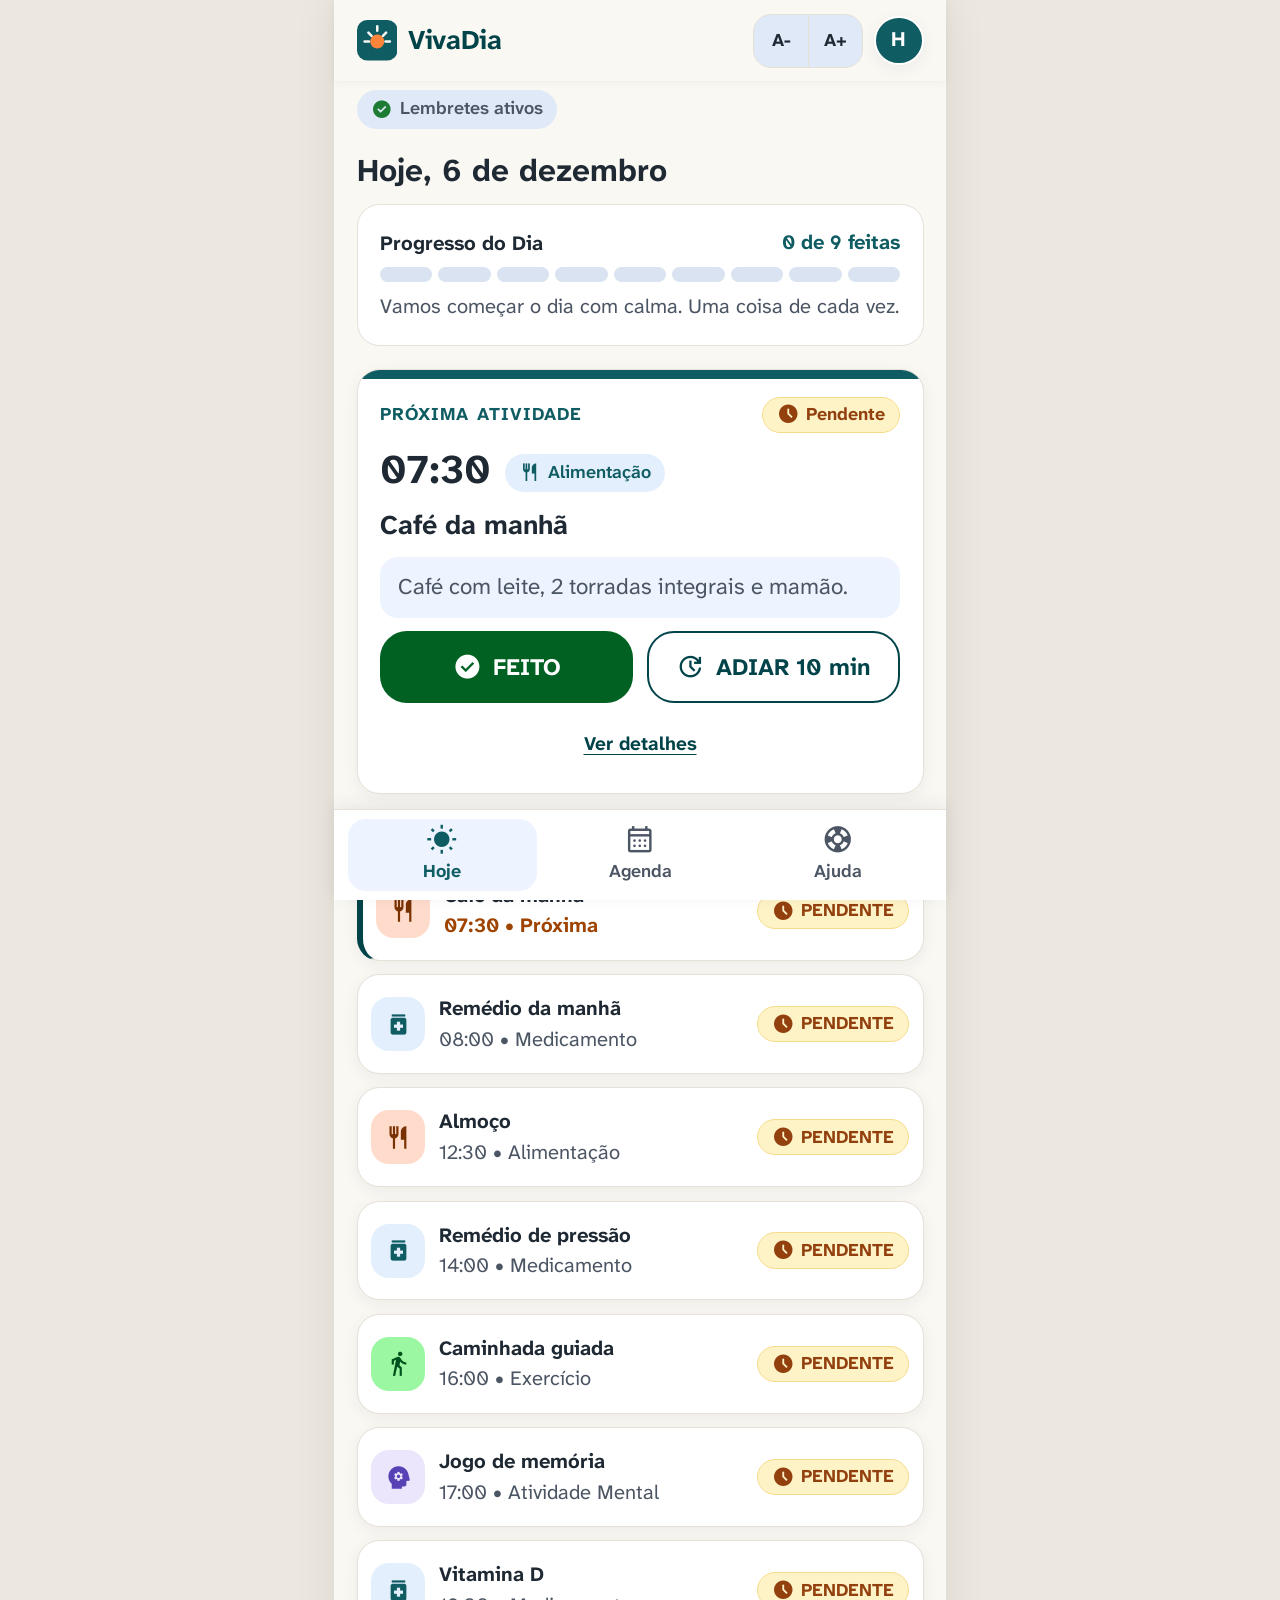
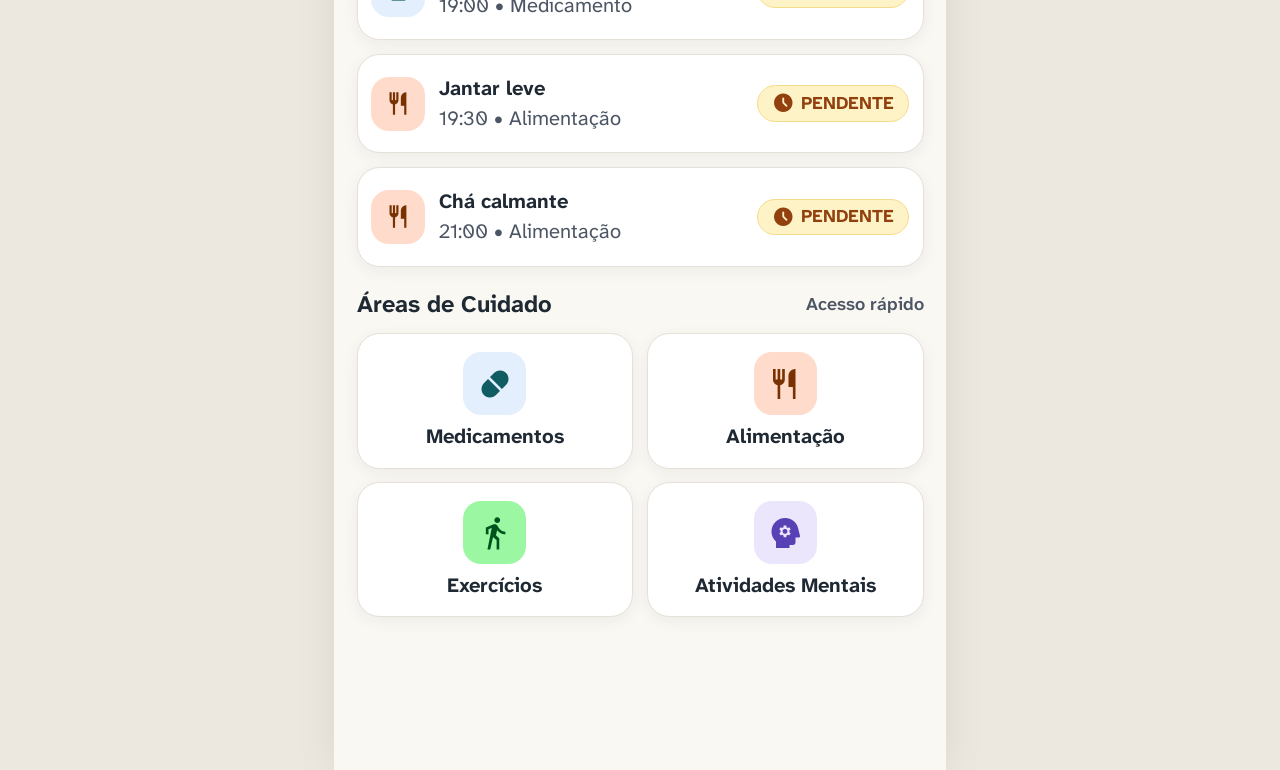
==== vivadia/index.html @ 67feca0a "Add files via upload" ====
<!DOCTYPE html>
<html lang="pt-BR" data-font="large">
  <head>
    <meta charset="UTF-8" />
    <meta name="viewport" content="width=device-width, initial-scale=1.0, viewport-fit=cover" />
    <meta name="theme-color" content="#0F5C63" />
    <title>VivaDia — Sua rotina. Seu cuidado. Sua autonomia.</title>
    <link rel="icon" href="data:image/svg+xml,%3Csvg xmlns='http://www.w3.org/2000/svg' viewBox='0 0 64 64'%3E%3Crect width='64' height='64' rx='16' fill='%230F5C63'/%3E%3Ccircle cx='32' cy='34' r='11' fill='%23FE843B'/%3E%3C/svg%3E" />
    <link rel="stylesheet" href="css/style.css" />
  </head>
  <body>
    <div id="app">
      <header class="header" id="header"></header>
      <main id="view" aria-live="polite"></main>
      <nav class="nav" id="nav" aria-label="Menu principal" hidden></nav>
    </div>
    <noscript>O VivaDia precisa do JavaScript ligado para funcionar.</noscript>

    <!-- scripts clássicos (sem módulos), assim funciona abrindo o arquivo direto, sem servidor -->
    <script src="js/utils.js"></script>
    <script src="js/data.js"></script>
    <script src="js/store.js"></script>
    <script src="js/components.js"></script>
    <script src="js/actions.js"></script>
    <script src="js/pages/hoje.js"></script>
    <script src="js/pages/medicamentos.js"></script>
    <script src="js/pages/agenda.js"></script>
    <script src="js/pages/mental.js"></script>
    <script src="js/pages/ajuda.js"></script>
    <script src="js/pages/preferencias.js"></script>
    <script src="js/pages/lembrete.js"></script>
    <script src="js/app.js"></script>
  </body>
</html>
---- vivadia/css/style.css ----
/* ==========================================================================
   VivaDia — folha de estilos
   Tokens baseados no DESIGN.md. Tudo em rem: o A-/A+ escala a interface toda.
   ========================================================================== */

@font-face { font-family: 'Atkinson Hyperlegible Next'; font-weight: 400; font-display: swap; src: url('../fonts/atkinson-400.woff2') format('woff2'); }
@font-face { font-family: 'Atkinson Hyperlegible Next'; font-weight: 600; font-display: swap; src: url('../fonts/atkinson-600.woff2') format('woff2'); }
@font-face { font-family: 'Atkinson Hyperlegible Next'; font-weight: 700; font-display: swap; src: url('../fonts/atkinson-700.woff2') format('woff2'); }
@font-face { font-family: 'Material Symbols Outlined'; font-weight: 100 700; font-display: block; src: url('../fonts/material-symbols-outlined.woff2') format('woff2'); }

:root {
  --surface: #FAF8F3;
  --white: #ffffff;
  --pebble: #E5E0D8;
  --text: #1F2933;
  --text-2: #4B5563;

  --primary: #004349;
  --teal: #0F5C63;
  --teal-tint: #e4effd;
  --teal-soft: #edf4ff;
  --teal-fixed: #aceef6;
  --container-high: #dfe9f7;
  --container-highest: #d9e3f1;

  --accent: #9e4300;
  --accent-bright: #C2570C;
  --accent-soft: #ffdbcb;
  --accent-container: #fe843b;

  --green: #006122;
  --green-deep: #1E7B34;
  --green-soft: #9bf7a1;
  --green-bg: #E8F5E9;

  --amber-bg: #FEF3C7;
  --amber-text: #92400E;
  --grey-bg: #F3F4F6;
  --grey-text: #374151;

  --error: #ba1a1a;
  --error-soft: #ffdad6;
  --error-text: #93000a;

  --indigo: #5841B5;
  --indigo-bg: #ebe6fb;

  --inverse: #27313c;
  --inverse-text: #e8f2ff;

  --shadow-card: 0 4px 16px rgba(31, 41, 51, .06);
  --shadow-float: 0 12px 32px rgba(31, 41, 51, .14);

  --margin: 1.25rem;
  --gap: .75rem;
  --gap-lg: 1.25rem;
}

* { box-sizing: border-box; }
html { font-size: 112.5%; -webkit-text-size-adjust: 100%; -webkit-tap-highlight-color: transparent; }
html[data-font="standard"] { font-size: 100%; }
html[data-font="large"] { font-size: 112.5%; }
html[data-font="xlarge"] { font-size: 125%; }

body {
  margin: 0;
  background: var(--surface);
  color: var(--text);
  font-family: 'Atkinson Hyperlegible Next', system-ui, sans-serif;
  font-size: 1rem; line-height: 1.55;
  overscroll-behavior: none;
}
button, a, input, select, textarea { font: inherit; color: inherit; }
button { cursor: pointer; border: 0; background: none; touch-action: manipulation; }
a { text-decoration: none; }
h1, h2, h3, h4, p { margin: 0; }
:focus-visible { outline: 3px solid var(--teal); outline-offset: 2px; }
[hidden] { display: none !important; }

.ms { font-family: 'Material Symbols Outlined'; font-weight: normal; font-style: normal; font-size: 1.5rem; line-height: 1; letter-spacing: normal; text-transform: none; display: inline-block; white-space: nowrap; direction: ltr; -webkit-font-smoothing: antialiased; font-feature-settings: 'liga'; user-select: none; flex-shrink: 0; }
.ms.fill { font-variation-settings: 'FILL' 1; }

/* ---------- Tipografia ---------- */
.t-time { font-size: 2.25rem; line-height: 1.2; font-weight: 700; }
.t-time-m { font-size: 1.875rem; line-height: 1.25; font-weight: 700; font-variant-numeric: tabular-nums; }
.t-h1 { font-size: 1.75rem; line-height: 1.25; font-weight: 700; }
.t-h2 { font-size: 1.5rem; line-height: 1.3; font-weight: 700; }
.t-h3 { font-size: 1.3125rem; line-height: 1.3; font-weight: 700; }
.t-lg { font-size: 1.25rem; line-height: 1.5; }
.t-md { font-size: 1.125rem; line-height: 1.55; }
.t-bold { font-size: 1.125rem; line-height: 1.5; font-weight: 700; }
.t-label { font-size: 1.125rem; line-height: 1.35; font-weight: 700; }
.t-small { font-size: 1rem; line-height: 1.4; font-weight: 600; }
.muted { color: var(--text-2); }
.upper { text-transform: uppercase; letter-spacing: .06em; }
.c-teal { color: var(--teal); } .c-primary { color: var(--primary); } .c-accent { color: var(--accent); } .c-green { color: var(--green-deep); }
.center { text-align: center; }
.trunc { overflow: hidden; text-overflow: ellipsis; white-space: nowrap; }

/* ---------- Estrutura ---------- */
#app { min-height: 100vh; min-height: 100dvh; display: flex; flex-direction: column; max-width: 34rem; margin: 0 auto; position: relative; background: var(--surface); }
@media (min-width: 600px) { body { background: #ece8df; } #app { box-shadow: 0 0 40px rgba(0,0,0,.08); } }

.header { position: sticky; top: 0; z-index: 30; background: rgba(250, 248, 243, .94); backdrop-filter: blur(14px); -webkit-backdrop-filter: blur(14px); box-shadow: 0 1px 8px rgba(0, 0, 0, .05); padding-top: env(safe-area-inset-top, 0); }
.header-in { height: 4.5rem; padding: 0 var(--margin); display: flex; align-items: center; justify-content: space-between; gap: var(--gap); }
.brand { display: flex; align-items: center; gap: .6rem; min-width: 0; }
.brand svg { width: 2.25rem; height: 2.25rem; flex-shrink: 0; }
.brand b { font-size: 1.5rem; color: var(--primary); letter-spacing: -.01em; }
.back { width: 3rem; height: 3rem; border-radius: 1rem; background: var(--container-high); display: grid; place-items: center; flex-shrink: 0; }
.back:active { background: #d1dbe8; }
.header-title { font-size: 1.25rem; font-weight: 700; color: var(--primary); min-width: 0; }
.header-right { display: flex; align-items: center; gap: .6rem; }
.fontsize { display: inline-flex; height: 3rem; border-radius: 1rem; overflow: hidden; background: var(--container-high); border: 1.5px solid var(--pebble); }
.fontsize button { min-width: 3rem; padding: 0 .55rem; font-weight: 700; font-size: 1rem; color: var(--text); }
.fontsize button + button { border-left: 1.5px solid var(--pebble); }
.fontsize button:active { background: #d1dbe8; }
.fontsize button:disabled { opacity: .35; }
.avatar { width: 2.75rem; height: 2.75rem; border-radius: 50%; background: var(--teal); color: #fff; font-weight: 700; display: grid; place-items: center; font-size: 1.15rem; flex-shrink: 0; border: 2px solid var(--white); box-shadow: var(--shadow-card); }

main { flex: 1; padding: 0 0 7.5rem; }
main.no-nav { padding-bottom: 2rem; }
.page { padding: .5rem var(--margin) 1rem; display: flex; flex-direction: column; gap: var(--gap-lg); animation: rise .22s ease-out; }
@keyframes rise { from { opacity: 0; transform: translateY(12px); } to { opacity: 1; transform: none; } }
@keyframes pop { from { opacity: 0; transform: scale(.92); } to { opacity: 1; transform: none; } }
@keyframes pulse { 0%, 100% { transform: scale(1); } 50% { transform: scale(1.08); } }
@keyframes ping { 75%, 100% { transform: scale(1.7); opacity: 0; } }
@keyframes shake { 0%, 100% { transform: none; } 25% { transform: translateX(-6px); } 75% { transform: translateX(6px); } }
@keyframes flip { from { transform: rotateY(90deg); } to { transform: none; } }

.nav { position: fixed; bottom: 0; left: 50%; transform: translateX(-50%); width: 100%; max-width: 34rem; z-index: 30; background: var(--white); box-shadow: 0 -4px 16px rgba(31, 41, 51, .08); padding-bottom: env(safe-area-inset-bottom, 0); border-top: 1.5px solid var(--pebble); }
.nav-in { display: grid; grid-template-columns: repeat(3, 1fr); height: 5rem; padding: 0 .5rem; }
.nav a { display: flex; flex-direction: column; align-items: center; justify-content: center; gap: .1rem; color: var(--text-2); font-weight: 600; font-size: 1rem; min-height: 3.5rem; margin: .5rem .25rem; border-radius: 1rem; }
.nav a .ms { font-size: 1.75rem; }
.nav a[aria-current="page"] { color: var(--teal); font-weight: 700; background: var(--teal-soft); }
.nav a[aria-current="page"] .ms { font-variation-settings: 'FILL' 1; }

/* ---------- Cartões ---------- */
.card { background: var(--white); border: 1.5px solid var(--pebble); border-radius: 1.25rem; box-shadow: var(--shadow-card); padding: var(--margin); }
.card.flat { box-shadow: none; }
.card.tint { background: var(--teal-soft); border-color: transparent; }
.card.sunk { background: var(--container-high); border-color: transparent; box-shadow: none; }
.card.accent-left { position: relative; overflow: hidden; padding-left: 1.6rem; }
.card.accent-left::before { content: ''; position: absolute; left: 0; top: 0; bottom: 0; width: .55rem; background: var(--accent); }
.card.accent-left.teal::before { background: var(--teal); }
.card.accent-top { position: relative; overflow: hidden; padding-top: 1.5rem; }
.card.accent-top::before { content: ''; position: absolute; left: 0; right: 0; top: 0; height: .5rem; background: var(--teal); }
.stack { display: flex; flex-direction: column; gap: var(--gap); }
.stack-lg { display: flex; flex-direction: column; gap: var(--gap-lg); }
.stack-xs { display: flex; flex-direction: column; gap: .375rem; }
.row { display: flex; align-items: center; gap: var(--gap); }
.row.start { align-items: flex-start; }
.row.between { justify-content: space-between; }
.row.wrap { flex-wrap: wrap; }
.grow { flex: 1; min-width: 0; }
.grid2 { display: grid; grid-template-columns: 1fr 1fr; gap: var(--gap); }
.section-head { display: flex; align-items: center; justify-content: space-between; gap: var(--gap); }
.mt-xs { margin-top: .375rem; } .mt-sm { margin-top: .75rem; }

.iconchip { width: 3rem; height: 3rem; border-radius: 1rem; display: grid; place-items: center; flex-shrink: 0; }
.iconchip.sm { width: 2.75rem; height: 2.75rem; }
.iconchip.lg { width: 3.5rem; height: 3.5rem; }
.iconchip.round { border-radius: 50%; }
.cat-med { background: var(--teal-tint); color: var(--teal); }
.cat-consulta { background: var(--teal-fixed); color: var(--primary); }
.cat-food { background: var(--accent-soft); color: #783100; }
.cat-exercise { background: var(--green-soft); color: #00531c; }
.cat-mind { background: var(--indigo-bg); color: var(--indigo); }
.cat-text-med { color: var(--teal); } .cat-text-consulta { color: var(--primary); } .cat-text-food { color: #B45309; } .cat-text-exercise { color: #15803D; } .cat-text-mind { color: var(--indigo); }

/* ---------- Status ---------- */
.badge { display: inline-flex; align-items: center; gap: .3rem; padding: .3rem .8rem; border-radius: 9999px; font-size: 1rem; font-weight: 700; line-height: 1.3; white-space: nowrap; flex-shrink: 0; }
.badge .ms { font-size: 1.25rem; font-variation-settings: 'FILL' 1; }
.badge.done { background: var(--green-bg); color: var(--green-deep); border: 1.5px solid #b7dfbd; }
.badge.pending { background: var(--amber-bg); color: var(--amber-text); border: 1.5px solid #f6dc8a; }
.badge.snoozed { background: var(--grey-bg); color: var(--grey-text); border: 1.5px solid #d6d9de; }
.badge.missed { background: var(--error-soft); color: var(--error-text); border: 1.5px solid #f3b3ad; }
.badge.info { background: var(--teal-fixed); color: #004f55; border: 1.5px solid #8fd8e1; }
.pill-info { display: inline-flex; align-items: center; gap: .4rem; padding: .3rem .8rem; border-radius: 9999px; background: var(--container-high); color: var(--text-2); font-weight: 600; font-size: 1rem; }
.pill-info .ms { font-size: 1.2rem; }

/* ---------- Botões ---------- */
.btn { display: flex; align-items: center; justify-content: center; gap: .6rem; width: 100%; min-height: 3.5rem; padding: .75rem 1.1rem; border-radius: 1.5rem; font-weight: 700; font-size: 1.125rem; line-height: 1.2; text-align: center; border: 2px solid transparent; transition: transform .08s, background .15s; user-select: none; }
.btn:active { transform: scale(.98); }
.btn .ms { font-size: 1.6rem; }
.btn:disabled { opacity: .45; cursor: not-allowed; }
.btn.lg { min-height: 4rem; font-size: 1.3125rem; }
.btn.xl { min-height: 4.25rem; font-size: 1.5rem; }
.btn.sm { min-height: 3rem; font-size: 1rem; padding: .5rem .9rem; border-radius: 1rem; }
.btn-primary { background: var(--teal); color: #fff; } .btn-primary:active { background: var(--primary); }
.btn-success { background: var(--green); color: #fff; } .btn-success:active { background: var(--primary); }
.btn-accent { background: var(--accent-bright); color: #fff; } .btn-accent:active { background: var(--accent); }
.btn-outline { background: var(--white); color: var(--primary); border-color: var(--primary); } .btn-outline:active { background: var(--teal-tint); }
.btn-soft { background: var(--container-high); color: var(--text); } .btn-soft:active { background: var(--container-highest); }
.btn-softteal { background: var(--teal-tint); color: var(--teal); } .btn-softteal:active { background: var(--container-high); }
.btn-peach { background: var(--accent-container); color: #4d1d00; }
.btn-danger { background: var(--error); color: #fff; }
.btn-dangersoft { background: var(--white); color: var(--error); border-color: var(--error); }
.btn-wa { background: #1f8a3f; color: #fff; }
.btn-link { background: none; color: var(--primary); text-decoration: underline; text-underline-offset: 4px; min-height: 3rem; width: auto; font-size: 1.0625rem; padding: .5rem 1rem; }
a.btn { text-decoration: none; }

/* ---------- Progresso ---------- */
.segments { display: flex; gap: .35rem; height: .85rem; margin: .5rem 0; }
.segments i { flex: 1; border-radius: 9999px; background: var(--container-highest); transition: background .3s; }
.segments i.on { background: var(--green); }
.bar { height: .9rem; background: var(--container-highest); border-radius: 9999px; overflow: hidden; }
.bar > div { height: 100%; background: var(--teal); border-radius: 9999px; transition: width .5s; }
.ring { width: 3.25rem; height: 3.25rem; border-radius: 50%; background: var(--white); color: var(--teal); display: grid; place-items: center; font-weight: 700; box-shadow: var(--shadow-card); flex-shrink: 0; }

/* ---------- Linhas de tarefa (Hoje) ---------- */
.task-row { display: flex; align-items: center; justify-content: space-between; gap: var(--gap); width: 100%; text-align: left; padding: 1rem var(--gap); background: var(--white); border: 1.5px solid var(--pebble); border-radius: 1.25rem; box-shadow: var(--shadow-card); min-height: 4.5rem; }
.task-row:active { background: var(--teal-soft); }
.task-row.current { border-left: .35rem solid var(--primary); }
.task-row .grow { display: flex; align-items: center; gap: var(--gap); }
.task-row .txt { min-width: 0; }

/* ---------- Áreas ---------- */
.area { display: flex; flex-direction: column; align-items: center; justify-content: center; gap: .5rem; min-height: 7rem; padding: 1rem; text-align: center; font-weight: 700; font-size: 1.125rem; line-height: 1.25; background: var(--white); border: 1.5px solid var(--pebble); border-radius: 1.25rem; box-shadow: var(--shadow-card); }
.area:active { background: var(--teal-soft); transform: scale(.98); }
.area .iconchip { width: 3.5rem; height: 3.5rem; }
.area .ms { font-size: 2rem; }

/* ---------- Agenda ---------- */
.days { display: flex; gap: var(--gap); overflow-x: auto; padding: .5rem var(--margin) .75rem; }
.day { min-width: 4.5rem; height: 6rem; border-radius: 1.25rem; background: var(--white); border: 1.5px solid var(--pebble); box-shadow: var(--shadow-card); display: flex; flex-direction: column; align-items: center; justify-content: center; gap: .1rem; flex-shrink: 0; }
.day small { font-size: 1rem; font-weight: 600; text-transform: uppercase; letter-spacing: .05em; color: var(--text-2); }
.day b { font-size: 1.5rem; line-height: 1.1; }
.day .dot { width: .6rem; height: .6rem; border-radius: 50%; background: var(--pebble); border: 1.5px solid var(--outline, #6f797a); }
.day .dot.ok { background: var(--green); border-color: var(--green); }
.day .dot.part { background: var(--accent-container); border-color: var(--accent); }
.day.sel { background: var(--teal); border-color: var(--teal); color: #fff; transform: scale(1.05); box-shadow: var(--shadow-float); }
.day.sel small { color: var(--teal-fixed); }
.filters { display: flex; gap: var(--gap); overflow-x: auto; padding: .25rem var(--margin); }
.pill { height: 3.5rem; padding: 0 1.1rem; border-radius: 9999px; background: var(--container-high); border: 1.5px solid transparent; display: inline-flex; align-items: center; gap: .5rem; font-weight: 700; font-size: 1.0625rem; white-space: nowrap; flex-shrink: 0; }
.pill.on { background: var(--teal); color: #fff; }
.hero { border-radius: 1.25rem; overflow: hidden; box-shadow: var(--shadow-card); background: var(--container); }
.hero-img { height: 6.5rem; background: linear-gradient(135deg, #aceef6 0%, #ffdbcb 100%); display: flex; align-items: center; justify-content: center; gap: 1rem; font-size: 2.6rem; }
.period { display: flex; align-items: center; gap: .6rem; padding: .25rem 0; }
.period .iconchip { width: 2.5rem; height: 2.5rem; border-radius: 50%; }
.period .ms { font-size: 1.4rem; }
.task-card { background: var(--white); border: 1.5px solid var(--pebble); border-radius: 1.25rem; box-shadow: var(--shadow-card); padding: 1rem var(--margin) var(--margin); }
.task-card.next { border-color: var(--teal); }
.task-card .time { min-width: 5rem; }
.note { background: var(--teal-soft); border-radius: 1rem; padding: .75rem 1rem; }

/* ---------- Formulários ---------- */
.field { display: flex; flex-direction: column; gap: .4rem; }
.field > label, .label { font-weight: 700; font-size: 1.125rem; }
.input, select.input, textarea.input { width: 100%; min-height: 3.5rem; padding: .7rem 1rem; border: 2px solid var(--pebble); border-radius: 1rem; background: var(--white); font-size: 1.125rem; }
.input:focus { border-color: var(--teal); outline: none; box-shadow: 0 0 0 3px rgba(15, 92, 99, .18); }
.input.bad { border-color: var(--error); }
.errmsg { color: var(--error-text); font-weight: 600; font-size: 1rem; }
.chips { display: flex; flex-wrap: wrap; gap: .6rem; }
.chip { min-height: 3.25rem; padding: 0 1rem; border-radius: 9999px; border: 2px solid var(--pebble); background: var(--white); font-weight: 700; display: inline-flex; align-items: center; gap: .4rem; }
.chip.on { background: var(--teal); border-color: var(--teal); color: #fff; }
.timerow { display: flex; gap: .6rem; align-items: center; }
.timerow .input { flex: 1; font-weight: 700; font-size: 1.375rem; }
.iconbtn { width: 3.5rem; height: 3.5rem; border-radius: 1rem; background: var(--container-high); display: grid; place-items: center; flex-shrink: 0; }

/* Switch */
.switch { width: 5rem; height: 2.75rem; border-radius: 9999px; background: var(--outline-variant, #bfc8c9); padding: .2rem; display: flex; align-items: center; justify-content: flex-start; flex-shrink: 0; transition: background .2s; box-shadow: inset 0 1px 3px rgba(0,0,0,.15); }
.switch .knob { width: 2.35rem; height: 2.35rem; border-radius: 50%; background: #fff; display: grid; place-items: center; color: #6f797a; box-shadow: 0 1px 4px rgba(0,0,0,.3); transition: transform .2s; }
.switch .knob .ms { font-size: 1.4rem; }
.switch[aria-checked="true"] { background: var(--teal); }
.switch[aria-checked="true"] .knob { transform: translateX(2.2rem); color: var(--teal); }

/* Seletor de fonte */
.seg { display: grid; grid-template-columns: repeat(3, 1fr); gap: .4rem; padding: .3rem; border-radius: 1.25rem; background: var(--container); }
.seg button { min-height: 4rem; border-radius: 1rem; display: flex; flex-direction: column; align-items: center; justify-content: center; font-weight: 700; }
.seg button small { font-size: 1rem; font-weight: 600; color: var(--text-2); }
.seg button[aria-checked="true"] { background: var(--teal); color: #fff; box-shadow: var(--shadow-card); }
.seg button[aria-checked="true"] small { color: var(--teal-fixed); }

/* ---------- Modal / sheet / toast ---------- */
.overlay { position: fixed; inset: 0; z-index: 60; background: rgba(31, 41, 51, .5); display: flex; align-items: flex-end; justify-content: center; padding: var(--gap); animation: fadein .15s; }
@keyframes fadein { from { opacity: 0; } to { opacity: 1; } }
.modal { width: 100%; max-width: 32rem; max-height: 90vh; overflow-y: auto; background: var(--white); border-radius: 1.5rem; box-shadow: var(--shadow-float); padding: 1.5rem; display: flex; flex-direction: column; gap: var(--gap-lg); animation: rise .22s ease-out; margin-bottom: env(safe-area-inset-bottom, 0); }
.toast-wrap { position: fixed; left: 0; right: 0; top: 5rem; z-index: 80; display: flex; flex-direction: column; align-items: center; gap: .5rem; padding: 0 var(--margin); pointer-events: none; }
.toast { pointer-events: auto; width: 100%; max-width: 32rem; display: flex; align-items: center; gap: var(--gap); padding: 1rem var(--margin); border-radius: 1.25rem; box-shadow: var(--shadow-float); background: var(--inverse); color: var(--inverse-text); animation: pop .2s ease-out; }
.toast.ok { background: var(--green); color: #fff; }
.toast.warn { background: var(--accent); color: #fff; }
.toast .ms { font-size: 2rem; }

/* ---------- Lembrete em tela cheia ---------- */
.reminder { min-height: 100vh; min-height: 100dvh; padding: 1rem var(--margin) 1.5rem; display: flex; flex-direction: column; justify-content: space-between; align-items: center; text-align: center; gap: var(--gap-lg); background: var(--surface); }
.reminder .big-icon { position: relative; width: 7rem; height: 7rem; border-radius: 50%; background: var(--teal-tint); display: grid; place-items: center; }
.reminder .big-icon .core { width: 5.5rem; height: 5.5rem; border-radius: 50%; background: var(--teal); color: #fff; display: grid; place-items: center; }
.reminder .big-icon .core .ms { font-size: 3.2rem; }
.reminder .big-icon::after { content: ''; position: absolute; inset: 0; border-radius: 50%; background: rgba(15, 92, 99, .18); animation: ping 1.6s cubic-bezier(0, 0, .2, 1) infinite; }
.reminder .clock { font-size: 4.25rem; line-height: 1; font-weight: 700; letter-spacing: -.02em; font-variant-numeric: tabular-nums; }

/* ---------- Atividades mentais e jogos ---------- */
.emoji-strip { display: flex; align-items: center; justify-content: center; gap: .6rem; font-size: 2.2rem; padding: .75rem; border-radius: 1rem; background: linear-gradient(135deg, var(--teal-fixed), #f3eefe); }
.game-top { display: flex; align-items: center; justify-content: space-between; gap: var(--gap); }
.mem-grid { display: grid; grid-template-columns: repeat(3, 1fr); gap: .75rem; perspective: 800px; }
.mem-card { aspect-ratio: 1 / 1; border-radius: 1.25rem; font-size: 3.2rem; display: grid; place-items: center; background: var(--teal); color: #fff; border: 3px solid var(--primary); box-shadow: var(--shadow-card); position: relative; }
.mem-card .ms { font-size: 2.6rem; opacity: .85; }
.mem-card.up { background: var(--white); border-color: var(--teal); animation: flip .22s ease-out; }
.mem-card.matched { background: var(--green-bg); border-color: var(--green-deep); }
.mem-card.matched::after { content: '✓'; position: absolute; top: .2rem; right: .55rem; font-size: 1.1rem; color: var(--green-deep); font-weight: 700; }
.pair-wrap { display: grid; gap: var(--gap); }
.egrid { display: grid; grid-template-columns: repeat(4, 1fr); gap: .35rem; padding: .5rem; background: var(--white); border: 2px solid var(--pebble); border-radius: 1.25rem; }
.egrid button, .egrid span { aspect-ratio: 1 / 1; display: grid; place-items: center; font-size: 2rem; border-radius: .9rem; background: #f3f8f1; position: relative; }
.egrid button:active { background: var(--teal-soft); }
.egrid .found { outline: 4px solid var(--green); background: var(--green-bg); }
.egrid .wrong { animation: shake .3s; background: var(--error-soft); }
.wgrid { display: grid; grid-template-columns: repeat(6, 1fr); gap: .35rem; }
.wgrid button { aspect-ratio: 1 / 1; border-radius: .8rem; background: var(--white); border: 2px solid var(--pebble); font-size: 1.5rem; font-weight: 700; color: var(--primary); }
.wgrid button.start { background: var(--accent-soft); border-color: var(--accent-bright); }
.wgrid button.found { background: var(--green-soft); border-color: var(--green-deep); }
.words { display: flex; flex-wrap: wrap; gap: .5rem; }
.words span { padding: .35rem .9rem; border-radius: 9999px; background: var(--container-high); font-weight: 700; letter-spacing: .08em; }
.words span.found { background: var(--green-bg); color: var(--green-deep); text-decoration: line-through; }
.options { display: flex; flex-direction: column; gap: var(--gap); }
.option { min-height: 4rem; width: 100%; border-radius: 1.25rem; background: var(--white); border: 2px solid var(--pebble); padding: .75rem 1.1rem; font-weight: 700; font-size: 1.25rem; text-align: left; display: flex; align-items: center; gap: .8rem; }
.option:active { background: var(--teal-soft); }
.option.right { background: var(--green-bg); border-color: var(--green-deep); }
.option.wrong { background: var(--error-soft); border-color: var(--error); }
.stars { font-size: 2.2rem; letter-spacing: .2rem; }

/* ---------- Ajuda ---------- */
.sos { background: var(--error-soft); border-radius: 1.25rem; box-shadow: var(--shadow-card); padding: var(--margin); display: flex; flex-direction: column; gap: var(--gap-lg); }
.sos .iconchip { background: var(--error); color: #fff; animation: pulse 2s infinite; }
details.faq { background: var(--white); border: 1.5px solid var(--pebble); border-radius: 1.25rem; box-shadow: var(--shadow-card); padding: 0 var(--margin); }
details.faq summary { list-style: none; cursor: pointer; display: flex; align-items: center; gap: var(--gap); padding: 1rem 0; min-height: 4rem; font-weight: 700; font-size: 1.125rem; }
details.faq summary::-webkit-details-marker { display: none; }
details.faq summary .chev { margin-left: auto; transition: transform .2s; }
details.faq[open] summary .chev { transform: rotate(180deg); }
details.faq .answer { padding: 0 0 1.1rem; color: var(--text-2); display: flex; flex-direction: column; gap: var(--gap); }
.contact-av { width: 4rem; height: 4rem; border-radius: 50%; display: grid; place-items: center; font-size: 1.6rem; font-weight: 700; flex-shrink: 0; background: var(--teal-fixed); color: var(--primary); }
.tag { display: inline-block; padding: .1rem .7rem; border-radius: 9999px; background: var(--green-soft); color: #00531c; font-weight: 700; font-size: 1rem; }

.empty { text-align: center; padding: 2rem 1rem; color: var(--text-2); display: flex; flex-direction: column; align-items: center; gap: .5rem; }
.empty .ms { font-size: 3rem; color: var(--teal); }
.hist { display: flex; align-items: center; justify-content: space-between; gap: var(--gap); padding: .75rem 1rem; border-radius: 1rem; background: var(--teal-soft); }
.hr { height: 1.5px; background: var(--pebble); border: 0; margin: 0; }
.no-scrollbar::-webkit-scrollbar { display: none; }
.no-scrollbar, .days, .filters { scrollbar-width: none; }
.days::-webkit-scrollbar, .filters::-webkit-scrollbar { display: none; }
.btn-link { display: inline-flex; align-items: center; justify-content: center; gap: .5rem; font-weight: 700; }
.btn-link .ms { font-size: 1.4rem; }
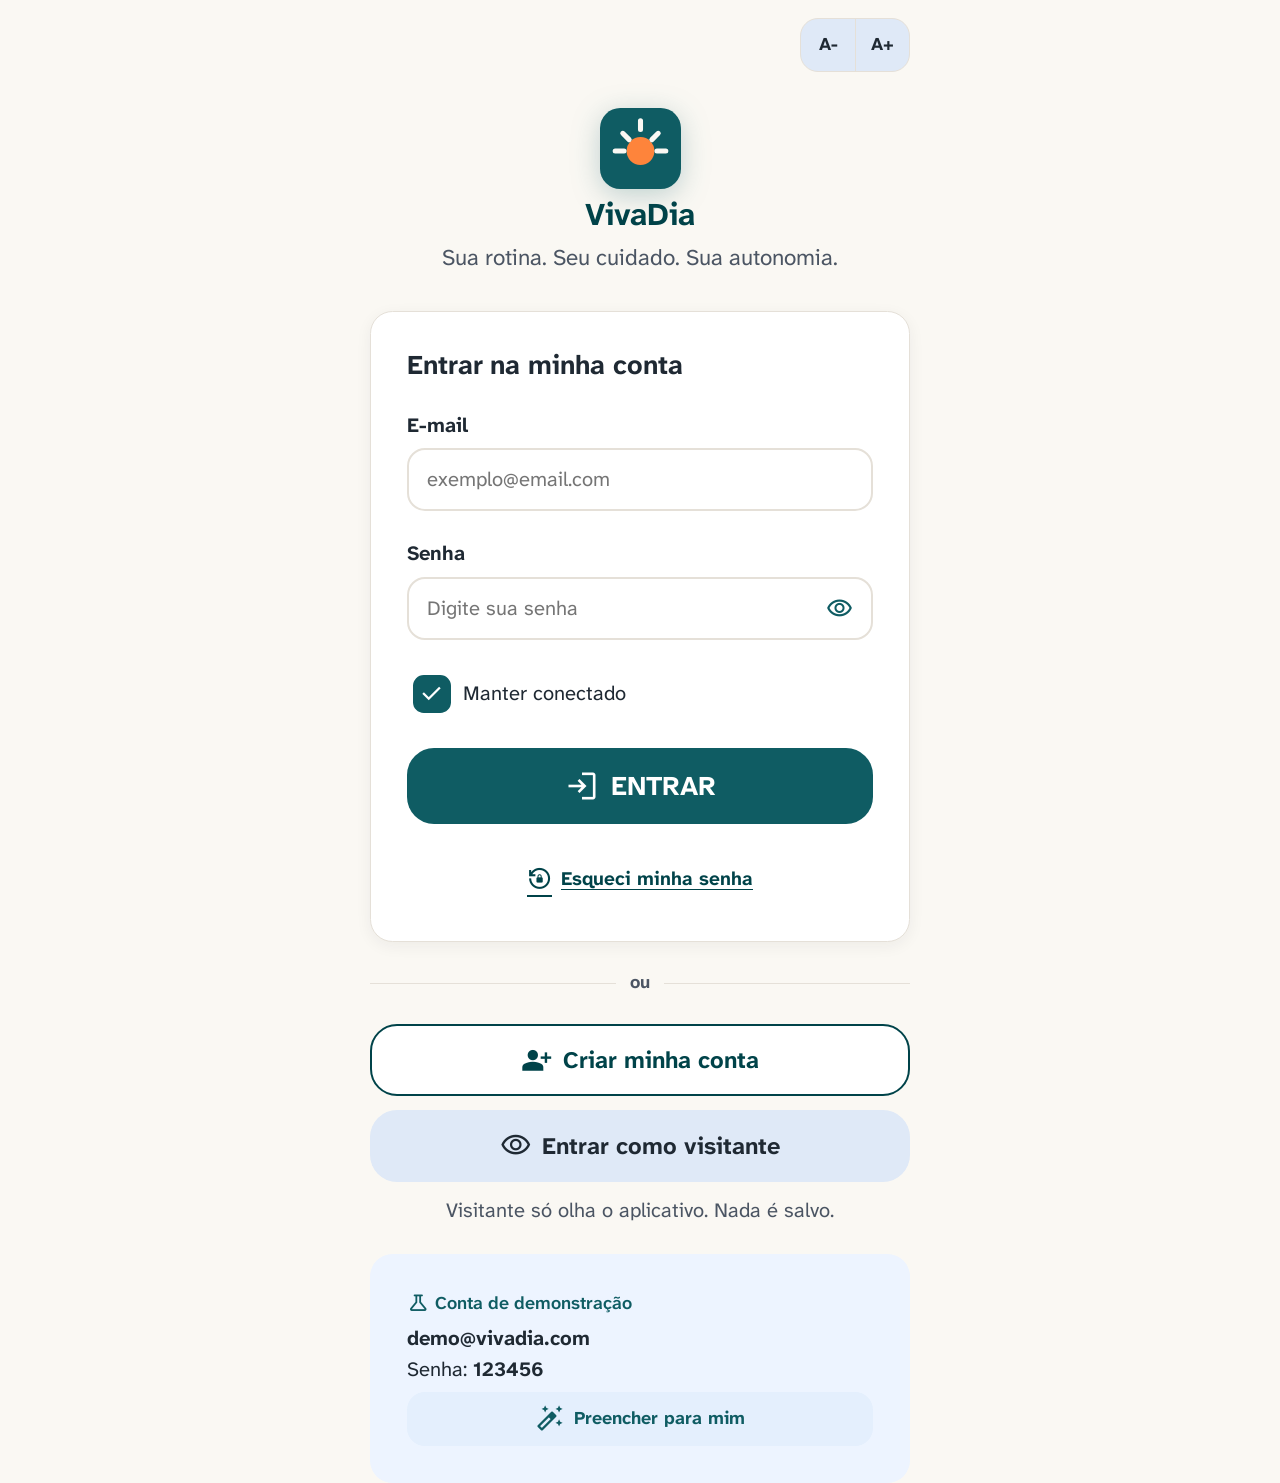
==== commit f39c3641: "mudanças responsividade e login" ====
--- a/vivadia/index.html
+++ b/vivadia/index.html
@@ -20,15 +20,16 @@
     <script src="js/utils.js"></script>
     <script src="js/data.js"></script>
     <script src="js/store.js"></script>
+    <script src="js/auth.js"></script>
     <script src="js/components.js"></script>
     <script src="js/actions.js"></script>
     <script src="js/pages/hoje.js"></script>
     <script src="js/pages/medicamentos.js"></script>
     <script src="js/pages/agenda.js"></script>
-    <script src="js/pages/mental.js"></script>
     <script src="js/pages/ajuda.js"></script>
     <script src="js/pages/preferencias.js"></script>
     <script src="js/pages/lembrete.js"></script>
+    <script src="js/pages/auth.js"></script>
     <script src="js/app.js"></script>
   </body>
 </html>
--- a/vivadia/css/style.css
+++ b/vivadia/css/style.css
@@ -3,10 +3,33 @@
    Tokens baseados no DESIGN.md. Tudo em rem: o A-/A+ escala a interface toda.
    ========================================================================== */
 
-@font-face { font-family: 'Atkinson Hyperlegible Next'; font-weight: 400; font-display: swap; src: url('../fonts/atkinson-400.woff2') format('woff2'); }
-@font-face { font-family: 'Atkinson Hyperlegible Next'; font-weight: 600; font-display: swap; src: url('../fonts/atkinson-600.woff2') format('woff2'); }
-@font-face { font-family: 'Atkinson Hyperlegible Next'; font-weight: 700; font-display: swap; src: url('../fonts/atkinson-700.woff2') format('woff2'); }
-@font-face { font-family: 'Material Symbols Outlined'; font-weight: 100 700; font-display: block; src: url('../fonts/material-symbols-outlined.woff2') format('woff2'); }
+@font-face {
+  font-family: 'Atkinson Hyperlegible Next';
+  font-weight: 400;
+  font-display: swap;
+  src: url('../fonts/atkinson-400.woff2') format('woff2');
+}
+
+@font-face {
+  font-family: 'Atkinson Hyperlegible Next';
+  font-weight: 600;
+  font-display: swap;
+  src: url('../fonts/atkinson-600.woff2') format('woff2');
+}
+
+@font-face {
+  font-family: 'Atkinson Hyperlegible Next';
+  font-weight: 700;
+  font-display: swap;
+  src: url('../fonts/atkinson-700.woff2') format('woff2');
+}
+
+@font-face {
+  font-family: 'Material Symbols Outlined';
+  font-weight: 100 700;
+  font-display: block;
+  src: url('../fonts/material-symbols-outlined.woff2') format('woff2');
+}
 
 :root {
   --surface: #FAF8F3;
@@ -56,286 +79,2227 @@
   --gap-lg: 1.25rem;
 }
 
-* { box-sizing: border-box; }
-html { font-size: 112.5%; -webkit-text-size-adjust: 100%; -webkit-tap-highlight-color: transparent; }
-html[data-font="standard"] { font-size: 100%; }
-html[data-font="large"] { font-size: 112.5%; }
-html[data-font="xlarge"] { font-size: 125%; }
+* {
+  box-sizing: border-box;
+}
+
+html {
+  font-size: 112.5%;
+  -webkit-text-size-adjust: 100%;
+  -webkit-tap-highlight-color: transparent;
+  overscroll-behavior-y: none;
+}
+
+html[data-font="standard"] {
+  font-size: 100%;
+}
+
+html[data-font="large"] {
+  font-size: 112.5%;
+}
+
+html[data-font="xlarge"] {
+  font-size: 125%;
+}
 
 body {
   margin: 0;
   background: var(--surface);
   color: var(--text);
   font-family: 'Atkinson Hyperlegible Next', system-ui, sans-serif;
-  font-size: 1rem; line-height: 1.55;
-  overscroll-behavior: none;
-}
-button, a, input, select, textarea { font: inherit; color: inherit; }
-button { cursor: pointer; border: 0; background: none; touch-action: manipulation; }
-a { text-decoration: none; }
-h1, h2, h3, h4, p { margin: 0; }
-:focus-visible { outline: 3px solid var(--teal); outline-offset: 2px; }
-[hidden] { display: none !important; }
-
-.ms { font-family: 'Material Symbols Outlined'; font-weight: normal; font-style: normal; font-size: 1.5rem; line-height: 1; letter-spacing: normal; text-transform: none; display: inline-block; white-space: nowrap; direction: ltr; -webkit-font-smoothing: antialiased; font-feature-settings: 'liga'; user-select: none; flex-shrink: 0; }
-.ms.fill { font-variation-settings: 'FILL' 1; }
+  font-size: 1rem;
+  line-height: 1.55;
+  overscroll-behavior-y: none;
+  overscroll-behavior-x: none;
+  touch-action: pan-y;
+}
+
+button,
+a,
+input,
+select,
+textarea {
+  font: inherit;
+  color: inherit;
+}
+
+button {
+  cursor: pointer;
+  border: 0;
+  background: none;
+  touch-action: manipulation;
+}
+
+a {
+  text-decoration: none;
+}
+
+h1,
+h2,
+h3,
+h4,
+p {
+  margin: 0;
+}
+
+:focus-visible {
+  outline: 3px solid var(--teal);
+  outline-offset: 2px;
+}
+
+[hidden] {
+  display: none !important;
+}
+
+.ms {
+  font-family: 'Material Symbols Outlined';
+  font-weight: normal;
+  font-style: normal;
+  font-size: 1.5rem;
+  line-height: 1;
+  letter-spacing: normal;
+  text-transform: none;
+  display: inline-block;
+  white-space: nowrap;
+  direction: ltr;
+  -webkit-font-smoothing: antialiased;
+  font-feature-settings: 'liga';
+  user-select: none;
+  flex-shrink: 0;
+}
+
+.ms.fill {
+  font-variation-settings: 'FILL' 1;
+}
 
 /* ---------- Tipografia ---------- */
-.t-time { font-size: 2.25rem; line-height: 1.2; font-weight: 700; }
-.t-time-m { font-size: 1.875rem; line-height: 1.25; font-weight: 700; font-variant-numeric: tabular-nums; }
-.t-h1 { font-size: 1.75rem; line-height: 1.25; font-weight: 700; }
-.t-h2 { font-size: 1.5rem; line-height: 1.3; font-weight: 700; }
-.t-h3 { font-size: 1.3125rem; line-height: 1.3; font-weight: 700; }
-.t-lg { font-size: 1.25rem; line-height: 1.5; }
-.t-md { font-size: 1.125rem; line-height: 1.55; }
-.t-bold { font-size: 1.125rem; line-height: 1.5; font-weight: 700; }
-.t-label { font-size: 1.125rem; line-height: 1.35; font-weight: 700; }
-.t-small { font-size: 1rem; line-height: 1.4; font-weight: 600; }
-.muted { color: var(--text-2); }
-.upper { text-transform: uppercase; letter-spacing: .06em; }
-.c-teal { color: var(--teal); } .c-primary { color: var(--primary); } .c-accent { color: var(--accent); } .c-green { color: var(--green-deep); }
-.center { text-align: center; }
-.trunc { overflow: hidden; text-overflow: ellipsis; white-space: nowrap; }
+.t-time {
+  font-size: 2.25rem;
+  line-height: 1.2;
+  font-weight: 700;
+}
+
+.t-time-m {
+  font-size: 1.875rem;
+  line-height: 1.25;
+  font-weight: 700;
+  font-variant-numeric: tabular-nums;
+}
+
+.t-h1 {
+  font-size: 1.75rem;
+  line-height: 1.25;
+  font-weight: 700;
+}
+
+.t-h2 {
+  font-size: 1.5rem;
+  line-height: 1.3;
+  font-weight: 700;
+}
+
+.t-h3 {
+  font-size: 1.3125rem;
+  line-height: 1.3;
+  font-weight: 700;
+}
+
+.t-lg {
+  font-size: 1.25rem;
+  line-height: 1.5;
+}
+
+.t-md {
+  font-size: 1.125rem;
+  line-height: 1.55;
+}
+
+.t-bold {
+  font-size: 1.125rem;
+  line-height: 1.5;
+  font-weight: 700;
+}
+
+.t-label {
+  font-size: 1.125rem;
+  line-height: 1.35;
+  font-weight: 700;
+}
+
+.t-small {
+  font-size: 1rem;
+  line-height: 1.4;
+  font-weight: 600;
+}
+
+.muted {
+  color: var(--text-2);
+}
+
+.upper {
+  text-transform: uppercase;
+  letter-spacing: .06em;
+}
+
+.c-teal {
+  color: var(--teal);
+}
+
+.c-primary {
+  color: var(--primary);
+}
+
+.c-accent {
+  color: var(--accent);
+}
+
+.c-green {
+  color: var(--green-deep);
+}
+
+.center {
+  text-align: center;
+}
+
+.trunc {
+  overflow: hidden;
+  text-overflow: ellipsis;
+  white-space: nowrap;
+}
+
+/* ---------- Formulários e autenticação ---------- */
+.field {
+  display: flex;
+  flex-direction: column;
+  gap: .4rem;
+}
+
+.field > label,
+.label {
+  font-weight: 700;
+  font-size: 1.125rem;
+}
+
+.input,
+select.input,
+textarea.input {
+  width: 100%;
+  min-height: 3.5rem;
+  padding: .7rem 1rem;
+  border: 2px solid var(--pebble);
+  border-radius: 1rem;
+  background: var(--white);
+  font-size: 1.125rem;
+}
+
+.input:focus {
+  border-color: var(--teal);
+  outline: none;
+  box-shadow: 0 0 0 3px rgba(15, 92, 99, .18);
+}
+
+.input.bad {
+  border-color: var(--error);
+}
+
+.auth {
+  width: 100%;
+  max-width: 34rem;
+  min-height: 100vh;
+  min-height: 100dvh;
+  margin: 0 auto;
+  padding: 1rem var(--margin) 2rem;
+  display: flex;
+  flex-direction: column;
+  gap: var(--gap-lg);
+}
+
+.auth-top {
+  display: flex;
+  align-items: center;
+  justify-content: space-between;
+  gap: var(--gap);
+}
+
+.auth-top .fontsize {
+  margin-left: auto;
+}
+
+.auth-brand {
+  display: flex;
+  flex-direction: column;
+  align-items: center;
+  text-align: center;
+  gap: .35rem;
+  padding: .5rem 0;
+}
+
+.auth-brand svg {
+  width: 4.5rem;
+  height: 4.5rem;
+  filter: drop-shadow(0 6px 14px rgba(15, 92, 99, .25));
+}
+
+.pw {
+  position: relative;
+}
+
+.pw .input {
+  padding-right: 4rem;
+}
+
+.pw-toggle {
+  position: absolute;
+  right: .35rem;
+  top: 50%;
+  transform: translateY(-50%);
+  width: 3rem;
+  height: 3rem;
+  border-radius: .9rem;
+  display: grid;
+  place-items: center;
+  color: var(--teal);
+}
+
+.pw-toggle:active {
+  background: var(--teal-tint);
+}
+
+.chk {
+  display: flex;
+  align-items: center;
+  gap: .7rem;
+  min-height: 3rem;
+  text-align: left;
+}
+
+.chk .box {
+  width: 2.1rem;
+  height: 2.1rem;
+  border-radius: .6rem;
+  border: 2.5px solid #6f797a;
+  background: #fff;
+  display: grid;
+  place-items: center;
+  color: transparent;
+  flex-shrink: 0;
+  transition: background .15s;
+}
+
+.chk[aria-checked="true"] .box {
+  background: var(--teal);
+  border-color: var(--teal);
+  color: #fff;
+}
+
+.alert {
+  display: flex;
+  align-items: flex-start;
+  gap: .6rem;
+  padding: .8rem 1rem;
+  border-radius: 1rem;
+  background: var(--error-soft);
+  color: var(--error-text);
+  font-weight: 700;
+  font-size: 1.0625rem;
+  border: 1.5px solid #f3b3ad;
+}
+
+.errmsg {
+  color: var(--error-text);
+  font-size: 1rem;
+  font-weight: 600;
+}
+
+.or {
+  display: flex;
+  align-items: center;
+  gap: .8rem;
+  color: var(--text-2);
+  font-weight: 700;
+}
+
+.or::before,
+.or::after {
+  content: '';
+  flex: 1;
+  height: 1.5px;
+  background: var(--pebble);
+}
+
+.strength {
+  display: flex;
+  align-items: center;
+  gap: .7rem;
+}
+
+.strength-bar {
+  display: flex;
+  gap: .25rem;
+  width: 5.5rem;
+  flex-shrink: 0;
+}
+
+.strength-bar i {
+  flex: 1;
+  height: .5rem;
+  border-radius: 9999px;
+  background: var(--container-highest);
+}
+
+.strength[data-lv="1"] .strength-bar i:nth-child(-n+1) {
+  background: var(--error);
+}
+
+.strength[data-lv="2"] .strength-bar i:nth-child(-n+2) {
+  background: var(--accent-container);
+}
+
+.strength[data-lv="3"] .strength-bar i {
+  background: var(--green-deep);
+}
+
+.guest-bar {
+  display: flex;
+  align-items: center;
+  gap: .6rem;
+  padding: .5rem var(--margin);
+  background: var(--amber-bg);
+  color: var(--amber-text);
+  border-top: 1.5px solid #f6dc8a;
+  font-weight: 700;
+  font-size: 1rem;
+  line-height: 1.3;
+}
+
+.guest-bar .grow {
+  display: flex;
+  align-items: center;
+  gap: .4rem;
+}
+
+.guest-bar button {
+  min-height: 2.5rem;
+  padding: 0 .9rem;
+  border-radius: 9999px;
+  background: var(--amber-text);
+  color: #fff;
+  font-weight: 700;
+  white-space: nowrap;
+}
 
 /* ---------- Estrutura ---------- */
-#app { min-height: 100vh; min-height: 100dvh; display: flex; flex-direction: column; max-width: 34rem; margin: 0 auto; position: relative; background: var(--surface); }
-@media (min-width: 600px) { body { background: #ece8df; } #app { box-shadow: 0 0 40px rgba(0,0,0,.08); } }
-
-.header { position: sticky; top: 0; z-index: 30; background: rgba(250, 248, 243, .94); backdrop-filter: blur(14px); -webkit-backdrop-filter: blur(14px); box-shadow: 0 1px 8px rgba(0, 0, 0, .05); padding-top: env(safe-area-inset-top, 0); }
-.header-in { height: 4.5rem; padding: 0 var(--margin); display: flex; align-items: center; justify-content: space-between; gap: var(--gap); }
-.brand { display: flex; align-items: center; gap: .6rem; min-width: 0; }
-.brand svg { width: 2.25rem; height: 2.25rem; flex-shrink: 0; }
-.brand b { font-size: 1.5rem; color: var(--primary); letter-spacing: -.01em; }
-.back { width: 3rem; height: 3rem; border-radius: 1rem; background: var(--container-high); display: grid; place-items: center; flex-shrink: 0; }
-.back:active { background: #d1dbe8; }
-.header-title { font-size: 1.25rem; font-weight: 700; color: var(--primary); min-width: 0; }
-.header-right { display: flex; align-items: center; gap: .6rem; }
-.fontsize { display: inline-flex; height: 3rem; border-radius: 1rem; overflow: hidden; background: var(--container-high); border: 1.5px solid var(--pebble); }
-.fontsize button { min-width: 3rem; padding: 0 .55rem; font-weight: 700; font-size: 1rem; color: var(--text); }
-.fontsize button + button { border-left: 1.5px solid var(--pebble); }
-.fontsize button:active { background: #d1dbe8; }
-.fontsize button:disabled { opacity: .35; }
-.avatar { width: 2.75rem; height: 2.75rem; border-radius: 50%; background: var(--teal); color: #fff; font-weight: 700; display: grid; place-items: center; font-size: 1.15rem; flex-shrink: 0; border: 2px solid var(--white); box-shadow: var(--shadow-card); }
-
-main { flex: 1; padding: 0 0 7.5rem; }
-main.no-nav { padding-bottom: 2rem; }
-.page { padding: .5rem var(--margin) 1rem; display: flex; flex-direction: column; gap: var(--gap-lg); animation: rise .22s ease-out; }
-@keyframes rise { from { opacity: 0; transform: translateY(12px); } to { opacity: 1; transform: none; } }
-@keyframes pop { from { opacity: 0; transform: scale(.92); } to { opacity: 1; transform: none; } }
-@keyframes pulse { 0%, 100% { transform: scale(1); } 50% { transform: scale(1.08); } }
-@keyframes ping { 75%, 100% { transform: scale(1.7); opacity: 0; } }
-@keyframes shake { 0%, 100% { transform: none; } 25% { transform: translateX(-6px); } 75% { transform: translateX(6px); } }
-@keyframes flip { from { transform: rotateY(90deg); } to { transform: none; } }
-
-.nav { position: fixed; bottom: 0; left: 50%; transform: translateX(-50%); width: 100%; max-width: 34rem; z-index: 30; background: var(--white); box-shadow: 0 -4px 16px rgba(31, 41, 51, .08); padding-bottom: env(safe-area-inset-bottom, 0); border-top: 1.5px solid var(--pebble); }
-.nav-in { display: grid; grid-template-columns: repeat(3, 1fr); height: 5rem; padding: 0 .5rem; }
-.nav a { display: flex; flex-direction: column; align-items: center; justify-content: center; gap: .1rem; color: var(--text-2); font-weight: 600; font-size: 1rem; min-height: 3.5rem; margin: .5rem .25rem; border-radius: 1rem; }
-.nav a .ms { font-size: 1.75rem; }
-.nav a[aria-current="page"] { color: var(--teal); font-weight: 700; background: var(--teal-soft); }
-.nav a[aria-current="page"] .ms { font-variation-settings: 'FILL' 1; }
+#app {
+  min-height: 100vh;
+  min-height: 100dvh;
+  display: flex;
+  flex-direction: column;
+  max-width: 34rem;
+  margin: 0 auto;
+  position: relative;
+  background: var(--surface);
+}
+
+@media (min-width: 600px) {
+  body {
+    background: #ece8df;
+  }
+
+  #app {
+    box-shadow: 0 0 40px rgba(0, 0, 0, .08);
+  }
+}
+
+.header {
+  position: sticky;
+  top: 0;
+  z-index: 30;
+  background: rgba(250, 248, 243, .94);
+  backdrop-filter: blur(14px);
+  -webkit-backdrop-filter: blur(14px);
+  box-shadow: 0 1px 8px rgba(0, 0, 0, .05);
+  padding-top: env(safe-area-inset-top, 0);
+}
+
+.header-in {
+  height: 4.5rem;
+  padding: 0 var(--margin);
+  display: flex;
+  align-items: center;
+  justify-content: space-between;
+  gap: var(--gap);
+}
+
+.brand {
+  display: flex;
+  align-items: center;
+  gap: .6rem;
+  min-width: 0;
+}
+
+.brand svg {
+  width: 2.25rem;
+  height: 2.25rem;
+  flex-shrink: 0;
+}
+
+.brand b {
+  font-size: 1.5rem;
+  color: var(--primary);
+  letter-spacing: -.01em;
+}
+
+.back {
+  width: 3rem;
+  height: 3rem;
+  border-radius: 1rem;
+  background: var(--container-high);
+  display: grid;
+  place-items: center;
+  flex-shrink: 0;
+}
+
+.back:active {
+  background: #d1dbe8;
+}
+
+.header-title {
+  font-size: 1.25rem;
+  font-weight: 700;
+  color: var(--primary);
+  min-width: 0;
+}
+
+.header-right {
+  display: flex;
+  align-items: center;
+  gap: .6rem;
+}
+
+.fontsize {
+  display: inline-flex;
+  height: 3rem;
+  border-radius: 1rem;
+  overflow: hidden;
+  background: var(--container-high);
+  border: 1.5px solid var(--pebble);
+}
+
+.fontsize button {
+  min-width: 3rem;
+  padding: 0 .55rem;
+  font-weight: 700;
+  font-size: 1rem;
+  color: var(--text);
+}
+
+.fontsize button+button {
+  border-left: 1.5px solid var(--pebble);
+}
+
+.fontsize button:active {
+  background: #d1dbe8;
+}
+
+.fontsize button:disabled {
+  opacity: .35;
+}
+
+.avatar {
+  width: 2.75rem;
+  height: 2.75rem;
+  border-radius: 50%;
+  background: var(--teal);
+  color: #fff;
+  font-weight: 700;
+  display: grid;
+  place-items: center;
+  font-size: 1.15rem;
+  flex-shrink: 0;
+  border: 2px solid var(--white);
+  box-shadow: var(--shadow-card);
+}
+
+main {
+  flex: 1;
+  min-width: 0;
+  padding: 0 0 7.5rem;
+}
+
+main.no-nav {
+  padding-bottom: 2rem;
+}
+
+.page {
+  padding: .5rem var(--margin) 1rem;
+  display: flex;
+  flex-direction: column;
+  gap: var(--gap-lg);
+  animation: rise .22s ease-out;
+}
+
+@keyframes rise {
+  from {
+    opacity: 0;
+    transform: translateY(12px);
+  }
+
+  to {
+    opacity: 1;
+    transform: none;
+  }
+}
+
+@keyframes pop {
+  from {
+    opacity: 0;
+    transform: scale(.92);
+  }
+
+  to {
+    opacity: 1;
+    transform: none;
+  }
+}
+
+@keyframes pulse {
+
+  0%,
+  100% {
+    transform: scale(1);
+  }
+
+  50% {
+    transform: scale(1.08);
+  }
+}
+
+@keyframes ping {
+
+  75%,
+  100% {
+    transform: scale(1.7);
+    opacity: 0;
+  }
+}
+
+@keyframes shake {
+
+  0%,
+  100% {
+    transform: none;
+  }
+
+  25% {
+    transform: translateX(-6px);
+  }
+
+  75% {
+    transform: translateX(6px);
+  }
+}
+
+@keyframes flip {
+  from {
+    transform: rotateY(90deg);
+  }
+
+  to {
+    transform: none;
+  }
+}
+
+.nav {
+  position: fixed;
+  bottom: 0;
+  left: 0;
+  right: 0;
+  width: 100%;
+  max-width: 34rem;
+  margin-inline: auto;
+  z-index: 30;
+  background: var(--white);
+  box-shadow: 0 -4px 16px rgba(31, 41, 51, .08);
+  padding-bottom: env(safe-area-inset-bottom, 0);
+  border-top: 1.5px solid var(--pebble);
+}
+
+.nav-in {
+  display: grid;
+  grid-template-columns: repeat(3, 1fr);
+  height: 5rem;
+  padding: 0 .5rem;
+}
+
+.nav a {
+  display: flex;
+  flex-direction: column;
+  align-items: center;
+  justify-content: center;
+  gap: .1rem;
+  color: var(--text-2);
+  font-weight: 600;
+  font-size: 1rem;
+  min-height: 3.5rem;
+  margin: .5rem .25rem;
+  border-radius: 1rem;
+}
+
+.nav a .ms {
+  font-size: 1.75rem;
+}
+
+.nav a[aria-current="page"] {
+  color: var(--teal);
+  font-weight: 700;
+  background: var(--teal-soft);
+}
+
+.nav a[aria-current="page"] .ms {
+  font-variation-settings: 'FILL' 1;
+}
 
 /* ---------- Cartões ---------- */
-.card { background: var(--white); border: 1.5px solid var(--pebble); border-radius: 1.25rem; box-shadow: var(--shadow-card); padding: var(--margin); }
-.card.flat { box-shadow: none; }
-.card.tint { background: var(--teal-soft); border-color: transparent; }
-.card.sunk { background: var(--container-high); border-color: transparent; box-shadow: none; }
-.card.accent-left { position: relative; overflow: hidden; padding-left: 1.6rem; }
-.card.accent-left::before { content: ''; position: absolute; left: 0; top: 0; bottom: 0; width: .55rem; background: var(--accent); }
-.card.accent-left.teal::before { background: var(--teal); }
-.card.accent-top { position: relative; overflow: hidden; padding-top: 1.5rem; }
-.card.accent-top::before { content: ''; position: absolute; left: 0; right: 0; top: 0; height: .5rem; background: var(--teal); }
-.stack { display: flex; flex-direction: column; gap: var(--gap); }
-.stack-lg { display: flex; flex-direction: column; gap: var(--gap-lg); }
-.stack-xs { display: flex; flex-direction: column; gap: .375rem; }
-.row { display: flex; align-items: center; gap: var(--gap); }
-.row.start { align-items: flex-start; }
-.row.between { justify-content: space-between; }
-.row.wrap { flex-wrap: wrap; }
-.grow { flex: 1; min-width: 0; }
-.grid2 { display: grid; grid-template-columns: 1fr 1fr; gap: var(--gap); }
-.section-head { display: flex; align-items: center; justify-content: space-between; gap: var(--gap); }
-.mt-xs { margin-top: .375rem; } .mt-sm { margin-top: .75rem; }
-
-.iconchip { width: 3rem; height: 3rem; border-radius: 1rem; display: grid; place-items: center; flex-shrink: 0; }
-.iconchip.sm { width: 2.75rem; height: 2.75rem; }
-.iconchip.lg { width: 3.5rem; height: 3.5rem; }
-.iconchip.round { border-radius: 50%; }
-.cat-med { background: var(--teal-tint); color: var(--teal); }
-.cat-consulta { background: var(--teal-fixed); color: var(--primary); }
-.cat-food { background: var(--accent-soft); color: #783100; }
-.cat-exercise { background: var(--green-soft); color: #00531c; }
-.cat-mind { background: var(--indigo-bg); color: var(--indigo); }
-.cat-text-med { color: var(--teal); } .cat-text-consulta { color: var(--primary); } .cat-text-food { color: #B45309; } .cat-text-exercise { color: #15803D; } .cat-text-mind { color: var(--indigo); }
+.card {
+  background: var(--white);
+  border: 1.5px solid var(--pebble);
+  border-radius: 1.25rem;
+  box-shadow: var(--shadow-card);
+  padding: var(--margin);
+}
+
+.card.flat {
+  box-shadow: none;
+}
+
+.card.tint {
+  background: var(--teal-soft);
+  border-color: transparent;
+}
+
+.card.sunk {
+  background: var(--container-high);
+  border-color: transparent;
+  box-shadow: none;
+}
+
+.card.accent-left {
+  position: relative;
+  overflow: hidden;
+  padding-left: 1.6rem;
+}
+
+.card.accent-left::before {
+  content: '';
+  position: absolute;
+  left: 0;
+  top: 0;
+  bottom: 0;
+  width: .55rem;
+  background: var(--accent);
+}
+
+.card.accent-left.teal::before {
+  background: var(--teal);
+}
+
+.card.accent-top {
+  position: relative;
+  overflow: hidden;
+  padding-top: 1.5rem;
+}
+
+.card.accent-top::before {
+  content: '';
+  position: absolute;
+  left: 0;
+  right: 0;
+  top: 0;
+  height: .5rem;
+  background: var(--teal);
+}
+
+.stack {
+  display: flex;
+  flex-direction: column;
+  gap: var(--gap);
+}
+
+.stack-lg {
+  display: flex;
+  flex-direction: column;
+  gap: var(--gap-lg);
+}
+
+.stack-xs {
+  display: flex;
+  flex-direction: column;
+  gap: .375rem;
+}
+
+.row {
+  display: flex;
+  align-items: center;
+  gap: var(--gap);
+}
+
+.row.start {
+  align-items: flex-start;
+}
+
+.row.between {
+  justify-content: space-between;
+}
+
+.row.wrap {
+  flex-wrap: wrap;
+}
+
+.grow {
+  flex: 1;
+  min-width: 0;
+}
+
+.grid2 {
+  display: grid;
+  grid-template-columns: 1fr 1fr;
+  gap: var(--gap);
+}
+
+.section-head {
+  display: flex;
+  align-items: center;
+  justify-content: space-between;
+  gap: var(--gap);
+}
+
+.mt-xs {
+  margin-top: .375rem;
+}
+
+.mt-sm {
+  margin-top: .75rem;
+}
+
+.iconchip {
+  width: 3rem;
+  height: 3rem;
+  border-radius: 1rem;
+  display: grid;
+  place-items: center;
+  flex-shrink: 0;
+}
+
+.iconchip.sm {
+  width: 2.75rem;
+  height: 2.75rem;
+}
+
+.iconchip.lg {
+  width: 3.5rem;
+  height: 3.5rem;
+}
+
+.iconchip.round {
+  border-radius: 50%;
+}
+
+.cat-med {
+  background: var(--teal-tint);
+  color: var(--teal);
+}
+
+.cat-consulta {
+  background: var(--teal-fixed);
+  color: var(--primary);
+}
+
+.cat-food {
+  background: var(--accent-soft);
+  color: #783100;
+}
+
+.cat-exercise {
+  background: var(--green-soft);
+  color: #00531c;
+}
+
+.cat-text-med {
+  color: var(--teal);
+}
+
+.cat-text-consulta {
+  color: var(--primary);
+}
+
+.cat-text-food {
+  color: #B45309;
+}
+
+.cat-text-exercise {
+  color: #15803D;
+}
+
+.cat-text-mind {
+  color: var(--indigo);
+}
 
 /* ---------- Status ---------- */
-.badge { display: inline-flex; align-items: center; gap: .3rem; padding: .3rem .8rem; border-radius: 9999px; font-size: 1rem; font-weight: 700; line-height: 1.3; white-space: nowrap; flex-shrink: 0; }
-.badge .ms { font-size: 1.25rem; font-variation-settings: 'FILL' 1; }
-.badge.done { background: var(--green-bg); color: var(--green-deep); border: 1.5px solid #b7dfbd; }
-.badge.pending { background: var(--amber-bg); color: var(--amber-text); border: 1.5px solid #f6dc8a; }
-.badge.snoozed { background: var(--grey-bg); color: var(--grey-text); border: 1.5px solid #d6d9de; }
-.badge.missed { background: var(--error-soft); color: var(--error-text); border: 1.5px solid #f3b3ad; }
-.badge.info { background: var(--teal-fixed); color: #004f55; border: 1.5px solid #8fd8e1; }
-.pill-info { display: inline-flex; align-items: center; gap: .4rem; padding: .3rem .8rem; border-radius: 9999px; background: var(--container-high); color: var(--text-2); font-weight: 600; font-size: 1rem; }
-.pill-info .ms { font-size: 1.2rem; }
+.badge {
+  display: inline-flex;
+  align-items: center;
+  gap: .3rem;
+  padding: .3rem .8rem;
+  border-radius: 9999px;
+  font-size: 1rem;
+  font-weight: 700;
+  line-height: 1.3;
+  white-space: nowrap;
+  flex-shrink: 0;
+}
+
+.badge .ms {
+  font-size: 1.25rem;
+  font-variation-settings: 'FILL' 1;
+}
+
+.badge.done {
+  background: var(--green-bg);
+  color: var(--green-deep);
+  border: 1.5px solid #b7dfbd;
+}
+
+.badge.pending {
+  background: var(--amber-bg);
+  color: var(--amber-text);
+  border: 1.5px solid #f6dc8a;
+}
+
+.badge.snoozed {
+  background: var(--grey-bg);
+  color: var(--grey-text);
+  border: 1.5px solid #d6d9de;
+}
+
+.badge.missed {
+  background: var(--error-soft);
+  color: var(--error-text);
+  border: 1.5px solid #f3b3ad;
+}
+
+.badge.info {
+  background: var(--teal-fixed);
+  color: #004f55;
+  border: 1.5px solid #8fd8e1;
+}
+
+.pill-info {
+  display: inline-flex;
+  align-items: center;
+  gap: .4rem;
+  padding: .3rem .8rem;
+  border-radius: 9999px;
+  background: var(--container-high);
+  color: var(--text-2);
+  font-weight: 600;
+  font-size: 1rem;
+}
+
+.pill-info .ms {
+  font-size: 1.2rem;
+}
 
 /* ---------- Botões ---------- */
-.btn { display: flex; align-items: center; justify-content: center; gap: .6rem; width: 100%; min-height: 3.5rem; padding: .75rem 1.1rem; border-radius: 1.5rem; font-weight: 700; font-size: 1.125rem; line-height: 1.2; text-align: center; border: 2px solid transparent; transition: transform .08s, background .15s; user-select: none; }
-.btn:active { transform: scale(.98); }
-.btn .ms { font-size: 1.6rem; }
-.btn:disabled { opacity: .45; cursor: not-allowed; }
-.btn.lg { min-height: 4rem; font-size: 1.3125rem; }
-.btn.xl { min-height: 4.25rem; font-size: 1.5rem; }
-.btn.sm { min-height: 3rem; font-size: 1rem; padding: .5rem .9rem; border-radius: 1rem; }
-.btn-primary { background: var(--teal); color: #fff; } .btn-primary:active { background: var(--primary); }
-.btn-success { background: var(--green); color: #fff; } .btn-success:active { background: var(--primary); }
-.btn-accent { background: var(--accent-bright); color: #fff; } .btn-accent:active { background: var(--accent); }
-.btn-outline { background: var(--white); color: var(--primary); border-color: var(--primary); } .btn-outline:active { background: var(--teal-tint); }
-.btn-soft { background: var(--container-high); color: var(--text); } .btn-soft:active { background: var(--container-highest); }
-.btn-softteal { background: var(--teal-tint); color: var(--teal); } .btn-softteal:active { background: var(--container-high); }
-.btn-peach { background: var(--accent-container); color: #4d1d00; }
-.btn-danger { background: var(--error); color: #fff; }
-.btn-dangersoft { background: var(--white); color: var(--error); border-color: var(--error); }
-.btn-wa { background: #1f8a3f; color: #fff; }
-.btn-link { background: none; color: var(--primary); text-decoration: underline; text-underline-offset: 4px; min-height: 3rem; width: auto; font-size: 1.0625rem; padding: .5rem 1rem; }
-a.btn { text-decoration: none; }
+.btn {
+  display: flex;
+  align-items: center;
+  justify-content: center;
+  gap: .6rem;
+  width: 100%;
+  min-height: 3.5rem;
+  padding: .75rem 1.1rem;
+  border-radius: 1.5rem;
+  font-weight: 700;
+  font-size: 1.125rem;
+  line-height: 1.2;
+  text-align: center;
+  border: 2px solid transparent;
+  transition: transform .08s, background .15s;
+  user-select: none;
+}
+
+.btn:active {
+  transform: scale(.98);
+}
+
+.btn .ms {
+  font-size: 1.6rem;
+}
+
+.btn:disabled {
+  opacity: .45;
+  cursor: not-allowed;
+}
+
+.btn.lg {
+  min-height: 4rem;
+  font-size: 1.3125rem;
+}
+
+.btn.xl {
+  min-height: 4.25rem;
+  font-size: 1.5rem;
+}
+
+.btn.sm {
+  min-height: 3rem;
+  font-size: 1rem;
+  padding: .5rem .9rem;
+  border-radius: 1rem;
+}
+
+.btn-primary {
+  background: var(--teal);
+  color: #fff;
+}
+
+.btn-primary:active {
+  background: var(--primary);
+}
+
+.btn-success {
+  background: var(--green);
+  color: #fff;
+}
+
+.btn-success:active {
+  background: var(--primary);
+}
+
+.btn-accent {
+  background: var(--accent-bright);
+  color: #fff;
+}
+
+.btn-accent:active {
+  background: var(--accent);
+}
+
+.btn-outline {
+  background: var(--white);
+  color: var(--primary);
+  border-color: var(--primary);
+}
+
+.btn-outline:active {
+  background: var(--teal-tint);
+}
+
+.btn-soft {
+  background: var(--container-high);
+  color: var(--text);
+}
+
+.btn-soft:active {
+  background: var(--container-highest);
+}
+
+.btn-softteal {
+  background: var(--teal-tint);
+  color: var(--teal);
+}
+
+.btn-softteal:active {
+  background: var(--container-high);
+}
+
+.btn-peach {
+  background: var(--accent-container);
+  color: #4d1d00;
+}
+
+.btn-danger {
+  background: var(--error);
+  color: #fff;
+}
+
+.btn-dangersoft {
+  background: var(--white);
+  color: var(--error);
+  border-color: var(--error);
+}
+
+.btn-wa {
+  background: #1f8a3f;
+  color: #fff;
+}
+
+.btn-link {
+  background: none;
+  color: var(--primary);
+  text-decoration: underline;
+  text-underline-offset: 4px;
+  min-height: 3rem;
+  width: auto;
+  font-size: 1.0625rem;
+  padding: .5rem 1rem;
+}
+
+a.btn {
+  text-decoration: none;
+}
 
 /* ---------- Progresso ---------- */
-.segments { display: flex; gap: .35rem; height: .85rem; margin: .5rem 0; }
-.segments i { flex: 1; border-radius: 9999px; background: var(--container-highest); transition: background .3s; }
-.segments i.on { background: var(--green); }
-.bar { height: .9rem; background: var(--container-highest); border-radius: 9999px; overflow: hidden; }
-.bar > div { height: 100%; background: var(--teal); border-radius: 9999px; transition: width .5s; }
-.ring { width: 3.25rem; height: 3.25rem; border-radius: 50%; background: var(--white); color: var(--teal); display: grid; place-items: center; font-weight: 700; box-shadow: var(--shadow-card); flex-shrink: 0; }
+.segments {
+  display: flex;
+  gap: .35rem;
+  height: .85rem;
+  margin: .5rem 0;
+}
+
+.segments i {
+  flex: 1;
+  border-radius: 9999px;
+  background: var(--container-highest);
+  transition: background .3s;
+}
+
+.segments i.on {
+  background: var(--green);
+}
+
+.bar {
+  height: .9rem;
+  background: var(--container-highest);
+  border-radius: 9999px;
+  overflow: hidden;
+}
+
+.bar>div {
+  height: 100%;
+  background: var(--teal);
+  border-radius: 9999px;
+  transition: width .5s;
+}
+
+.ring {
+  width: 3.25rem;
+  height: 3.25rem;
+  border-radius: 50%;
+  background: var(--white);
+  color: var(--teal);
+  display: grid;
+  place-items: center;
+  font-weight: 700;
+  box-shadow: var(--shadow-card);
+  flex-shrink: 0;
+}
 
 /* ---------- Linhas de tarefa (Hoje) ---------- */
-.task-row { display: flex; align-items: center; justify-content: space-between; gap: var(--gap); width: 100%; text-align: left; padding: 1rem var(--gap); background: var(--white); border: 1.5px solid var(--pebble); border-radius: 1.25rem; box-shadow: var(--shadow-card); min-height: 4.5rem; }
-.task-row:active { background: var(--teal-soft); }
-.task-row.current { border-left: .35rem solid var(--primary); }
-.task-row .grow { display: flex; align-items: center; gap: var(--gap); }
-.task-row .txt { min-width: 0; }
+.task-row {
+  display: flex;
+  align-items: center;
+  justify-content: space-between;
+  gap: var(--gap);
+  width: 100%;
+  text-align: left;
+  padding: 1rem var(--gap);
+  background: var(--white);
+  border: 1.5px solid var(--pebble);
+  border-radius: 1.25rem;
+  box-shadow: var(--shadow-card);
+  min-height: 4.5rem;
+}
+
+.task-row:active {
+  background: var(--teal-soft);
+}
+
+.task-row.current {
+  border-left: .35rem solid var(--primary);
+}
+
+.task-row .grow {
+  display: flex;
+  align-items: center;
+  gap: var(--gap);
+}
+
+.task-row .txt {
+  min-width: 0;
+}
 
 /* ---------- Áreas ---------- */
-.area { display: flex; flex-direction: column; align-items: center; justify-content: center; gap: .5rem; min-height: 7rem; padding: 1rem; text-align: center; font-weight: 700; font-size: 1.125rem; line-height: 1.25; background: var(--white); border: 1.5px solid var(--pebble); border-radius: 1.25rem; box-shadow: var(--shadow-card); }
-.area:active { background: var(--teal-soft); transform: scale(.98); }
-.area .iconchip { width: 3.5rem; height: 3.5rem; }
-.area .ms { font-size: 2rem; }
+.area {
+  display: flex;
+  flex-direction: column;
+  align-items: center;
+  justify-content: center;
+  gap: .5rem;
+  min-height: 7rem;
+  padding: 1rem;
+  text-align: center;
+  font-weight: 700;
+  font-size: 1.125rem;
+  line-height: 1.25;
+  background: var(--white);
+  border: 1.5px solid var(--pebble);
+  border-radius: 1.25rem;
+  box-shadow: var(--shadow-card);
+}
+
+.area:active {
+  background: var(--teal-soft);
+  transform: scale(.98);
+}
+
+.area .iconchip {
+  width: 3.5rem;
+  height: 3.5rem;
+}
+
+.area .ms {
+  font-size: 2rem;
+}
 
 /* ---------- Agenda ---------- */
-.days { display: flex; gap: var(--gap); overflow-x: auto; padding: .5rem var(--margin) .75rem; }
-.day { min-width: 4.5rem; height: 6rem; border-radius: 1.25rem; background: var(--white); border: 1.5px solid var(--pebble); box-shadow: var(--shadow-card); display: flex; flex-direction: column; align-items: center; justify-content: center; gap: .1rem; flex-shrink: 0; }
-.day small { font-size: 1rem; font-weight: 600; text-transform: uppercase; letter-spacing: .05em; color: var(--text-2); }
-.day b { font-size: 1.5rem; line-height: 1.1; }
-.day .dot { width: .6rem; height: .6rem; border-radius: 50%; background: var(--pebble); border: 1.5px solid var(--outline, #6f797a); }
-.day .dot.ok { background: var(--green); border-color: var(--green); }
-.day .dot.part { background: var(--accent-container); border-color: var(--accent); }
-.day.sel { background: var(--teal); border-color: var(--teal); color: #fff; transform: scale(1.05); box-shadow: var(--shadow-float); }
-.day.sel small { color: var(--teal-fixed); }
-.filters { display: flex; gap: var(--gap); overflow-x: auto; padding: .25rem var(--margin); }
-.pill { height: 3.5rem; padding: 0 1.1rem; border-radius: 9999px; background: var(--container-high); border: 1.5px solid transparent; display: inline-flex; align-items: center; gap: .5rem; font-weight: 700; font-size: 1.0625rem; white-space: nowrap; flex-shrink: 0; }
-.pill.on { background: var(--teal); color: #fff; }
-.hero { border-radius: 1.25rem; overflow: hidden; box-shadow: var(--shadow-card); background: var(--container); }
-.hero-img { height: 6.5rem; background: linear-gradient(135deg, #aceef6 0%, #ffdbcb 100%); display: flex; align-items: center; justify-content: center; gap: 1rem; font-size: 2.6rem; }
-.period { display: flex; align-items: center; gap: .6rem; padding: .25rem 0; }
-.period .iconchip { width: 2.5rem; height: 2.5rem; border-radius: 50%; }
-.period .ms { font-size: 1.4rem; }
-.task-card { background: var(--white); border: 1.5px solid var(--pebble); border-radius: 1.25rem; box-shadow: var(--shadow-card); padding: 1rem var(--margin) var(--margin); }
-.task-card.next { border-color: var(--teal); }
-.task-card .time { min-width: 5rem; }
-.note { background: var(--teal-soft); border-radius: 1rem; padding: .75rem 1rem; }
+.days {
+  display: flex;
+  gap: var(--gap);
+  overflow-x: auto;
+  padding: .5rem var(--margin) .75rem;
+  touch-action: pan-x;
+  overscroll-behavior-x: contain;
+}
+
+.day {
+  min-width: 4.5rem;
+  height: 6rem;
+  border-radius: 1.25rem;
+  background: var(--white);
+  border: 1.5px solid var(--pebble);
+  box-shadow: var(--shadow-card);
+  display: flex;
+  flex-direction: column;
+  align-items: center;
+  justify-content: center;
+  gap: .1rem;
+  flex-shrink: 0;
+}
+
+.day small {
+  font-size: 1rem;
+  font-weight: 600;
+  text-transform: uppercase;
+  letter-spacing: .05em;
+  color: var(--text-2);
+}
+
+.day b {
+  font-size: 1.5rem;
+  line-height: 1.1;
+}
+
+.day .dot {
+  width: .6rem;
+  height: .6rem;
+  border-radius: 50%;
+  background: var(--pebble);
+  border: 1.5px solid var(--outline, #6f797a);
+}
+
+.day .dot.ok {
+  background: var(--green);
+  border-color: var(--green);
+}
+
+.day .dot.part {
+  background: var(--accent-container);
+  border-color: var(--accent);
+}
+
+.day.sel {
+  background: var(--teal);
+  border-color: var(--teal);
+  color: #fff;
+  transform: scale(1.05);
+  box-shadow: var(--shadow-float);
+}
+
+.day.sel small {
+  color: var(--teal-fixed);
+}
+
+.filters {
+  display: flex;
+  gap: var(--gap);
+  overflow-x: auto;
+  padding: .25rem var(--margin);
+  touch-action: pan-x;
+  overscroll-behavior-x: contain;
+}
+
+.pill {
+  height: 3.5rem;
+  padding: 0 1.1rem;
+  border-radius: 9999px;
+  background: var(--container-high);
+  border: 1.5px solid transparent;
+  display: inline-flex;
+  align-items: center;
+  gap: .5rem;
+  font-weight: 700;
+  font-size: 1.0625rem;
+  white-space: nowrap;
+  flex-shrink: 0;
+}
+
+.pill.on {
+  background: var(--teal);
+  color: #fff;
+}
+
+.hero {
+  border-radius: 1.25rem;
+  overflow: hidden;
+  box-shadow: var(--shadow-card);
+  background: var(--container);
+}
+
+.hero-img {
+  height: 6.5rem;
+  background: linear-gradient(135deg, #aceef6 0%, #ffdbcb 100%);
+  display: flex;
+  align-items: center;
+  justify-content: center;
+  gap: 1rem;
+  font-size: 2.6rem;
+}
+
+.period {
+  display: flex;
+  align-items: center;
+  gap: .6rem;
+  padding: .25rem 0;
+}
+
+.period .iconchip {
+  width: 2.5rem;
+  height: 2.5rem;
+  border-radius: 50%;
+}
+
+.period .ms {
+  font-size: 1.4rem;
+}
+
+.task-card {
+  background: var(--white);
+  border: 1.5px solid var(--pebble);
+  border-radius: 1.25rem;
+  box-shadow: var(--shadow-card);
+  padding: 1rem var(--margin) var(--margin);
+}
+
+.task-card.next {
+  border-color: var(--teal);
+}
+
+.task-card .time {
+  min-width: 5rem;
+}
+
+.note {
+  background: var(--teal-soft);
+  border-radius: 1rem;
+  padding: .75rem 1rem;
+}
 
 /* ---------- Formulários ---------- */
-.field { display: flex; flex-direction: column; gap: .4rem; }
-.field > label, .label { font-weight: 700; font-size: 1.125rem; }
-.input, select.input, textarea.input { width: 100%; min-height: 3.5rem; padding: .7rem 1rem; border: 2px solid var(--pebble); border-radius: 1rem; background: var(--white); font-size: 1.125rem; }
-.input:focus { border-color: var(--teal); outline: none; box-shadow: 0 0 0 3px rgba(15, 92, 99, .18); }
-.input.bad { border-color: var(--error); }
-.errmsg { color: var(--error-text); font-weight: 600; font-size: 1rem; }
-.chips { display: flex; flex-wrap: wrap; gap: .6rem; }
-.chip { min-height: 3.25rem; padding: 0 1rem; border-radius: 9999px; border: 2px solid var(--pebble); background: var(--white); font-weight: 700; display: inline-flex; align-items: center; gap: .4rem; }
-.chip.on { background: var(--teal); border-color: var(--teal); color: #fff; }
-.timerow { display: flex; gap: .6rem; align-items: center; }
-.timerow .input { flex: 1; font-weight: 700; font-size: 1.375rem; }
-.iconbtn { width: 3.5rem; height: 3.5rem; border-radius: 1rem; background: var(--container-high); display: grid; place-items: center; flex-shrink: 0; }
+.field {
+  display: flex;
+  flex-direction: column;
+  gap: .4rem;
+}
+
+.field>label,
+.label {
+  font-weight: 700;
+  font-size: 1.125rem;
+}
+
+.input,
+select.input,
+textarea.input {
+  width: 100%;
+  min-height: 3.5rem;
+  padding: .7rem 1rem;
+  border: 2px solid var(--pebble);
+  border-radius: 1rem;
+  background: var(--white);
+  font-size: 1.125rem;
+}
+
+.input:focus {
+  border-color: var(--teal);
+  outline: none;
+  box-shadow: 0 0 0 3px rgba(15, 92, 99, .18);
+}
+
+.input.bad {
+  border-color: var(--error);
+}
+
+.errmsg {
+  color: var(--error-text);
+  font-weight: 600;
+  font-size: 1rem;
+}
+
+.chips {
+  display: flex;
+  flex-wrap: wrap;
+  gap: .6rem;
+}
+
+.chip {
+  min-height: 3.25rem;
+  padding: 0 1rem;
+  border-radius: 9999px;
+  border: 2px solid var(--pebble);
+  background: var(--white);
+  font-weight: 700;
+  display: inline-flex;
+  align-items: center;
+  gap: .4rem;
+}
+
+.chip.on {
+  background: var(--teal);
+  border-color: var(--teal);
+  color: #fff;
+}
+
+.timerow {
+  display: flex;
+  gap: .6rem;
+  align-items: center;
+}
+
+.timerow .input {
+  flex: 1;
+  font-weight: 700;
+  font-size: 1.375rem;
+}
+
+.iconbtn {
+  width: 3.5rem;
+  height: 3.5rem;
+  border-radius: 1rem;
+  background: var(--container-high);
+  display: grid;
+  place-items: center;
+  flex-shrink: 0;
+}
 
 /* Switch */
-.switch { width: 5rem; height: 2.75rem; border-radius: 9999px; background: var(--outline-variant, #bfc8c9); padding: .2rem; display: flex; align-items: center; justify-content: flex-start; flex-shrink: 0; transition: background .2s; box-shadow: inset 0 1px 3px rgba(0,0,0,.15); }
-.switch .knob { width: 2.35rem; height: 2.35rem; border-radius: 50%; background: #fff; display: grid; place-items: center; color: #6f797a; box-shadow: 0 1px 4px rgba(0,0,0,.3); transition: transform .2s; }
-.switch .knob .ms { font-size: 1.4rem; }
-.switch[aria-checked="true"] { background: var(--teal); }
-.switch[aria-checked="true"] .knob { transform: translateX(2.2rem); color: var(--teal); }
+.switch {
+  width: 5rem;
+  height: 2.75rem;
+  border-radius: 9999px;
+  background: var(--outline-variant, #bfc8c9);
+  padding: .2rem;
+  display: flex;
+  align-items: center;
+  justify-content: flex-start;
+  flex-shrink: 0;
+  transition: background .2s;
+  box-shadow: inset 0 1px 3px rgba(0, 0, 0, .15);
+}
+
+.switch .knob {
+  width: 2.35rem;
+  height: 2.35rem;
+  border-radius: 50%;
+  background: #fff;
+  display: grid;
+  place-items: center;
+  color: #6f797a;
+  box-shadow: 0 1px 4px rgba(0, 0, 0, .3);
+  transition: transform .2s;
+}
+
+.switch .knob .ms {
+  font-size: 1.4rem;
+}
+
+.switch[aria-checked="true"] {
+  background: var(--teal);
+}
+
+.switch[aria-checked="true"] .knob {
+  transform: translateX(2.2rem);
+  color: var(--teal);
+}
 
 /* Seletor de fonte */
-.seg { display: grid; grid-template-columns: repeat(3, 1fr); gap: .4rem; padding: .3rem; border-radius: 1.25rem; background: var(--container); }
-.seg button { min-height: 4rem; border-radius: 1rem; display: flex; flex-direction: column; align-items: center; justify-content: center; font-weight: 700; }
-.seg button small { font-size: 1rem; font-weight: 600; color: var(--text-2); }
-.seg button[aria-checked="true"] { background: var(--teal); color: #fff; box-shadow: var(--shadow-card); }
-.seg button[aria-checked="true"] small { color: var(--teal-fixed); }
+.seg {
+  display: grid;
+  grid-template-columns: repeat(3, 1fr);
+  gap: .4rem;
+  padding: .3rem;
+  border-radius: 1.25rem;
+  background: var(--container);
+}
+
+.seg button {
+  min-height: 4rem;
+  border-radius: 1rem;
+  display: flex;
+  flex-direction: column;
+  align-items: center;
+  justify-content: center;
+  font-weight: 700;
+}
+
+.seg button small {
+  font-size: 1rem;
+  font-weight: 600;
+  color: var(--text-2);
+}
+
+.seg button[aria-checked="true"] {
+  background: var(--teal);
+  color: #fff;
+  box-shadow: var(--shadow-card);
+}
+
+.seg button[aria-checked="true"] small {
+  color: var(--teal-fixed);
+}
 
 /* ---------- Modal / sheet / toast ---------- */
-.overlay { position: fixed; inset: 0; z-index: 60; background: rgba(31, 41, 51, .5); display: flex; align-items: flex-end; justify-content: center; padding: var(--gap); animation: fadein .15s; }
-@keyframes fadein { from { opacity: 0; } to { opacity: 1; } }
-.modal { width: 100%; max-width: 32rem; max-height: 90vh; overflow-y: auto; background: var(--white); border-radius: 1.5rem; box-shadow: var(--shadow-float); padding: 1.5rem; display: flex; flex-direction: column; gap: var(--gap-lg); animation: rise .22s ease-out; margin-bottom: env(safe-area-inset-bottom, 0); }
-.toast-wrap { position: fixed; left: 0; right: 0; top: 5rem; z-index: 80; display: flex; flex-direction: column; align-items: center; gap: .5rem; padding: 0 var(--margin); pointer-events: none; }
-.toast { pointer-events: auto; width: 100%; max-width: 32rem; display: flex; align-items: center; gap: var(--gap); padding: 1rem var(--margin); border-radius: 1.25rem; box-shadow: var(--shadow-float); background: var(--inverse); color: var(--inverse-text); animation: pop .2s ease-out; }
-.toast.ok { background: var(--green); color: #fff; }
-.toast.warn { background: var(--accent); color: #fff; }
-.toast .ms { font-size: 2rem; }
+.overlay {
+  position: fixed;
+  inset: 0;
+  z-index: 60;
+  background: rgba(31, 41, 51, .5);
+  display: flex;
+  align-items: flex-end;
+  justify-content: center;
+  padding: var(--gap);
+  animation: fadein .15s;
+}
+
+@keyframes fadein {
+  from {
+    opacity: 0;
+  }
+
+  to {
+    opacity: 1;
+  }
+}
+
+.modal {
+  width: 100%;
+  max-width: 32rem;
+  max-height: 90vh;
+  overflow-y: auto;
+  background: var(--white);
+  border-radius: 1.5rem;
+  box-shadow: var(--shadow-float);
+  padding: 1.5rem;
+  display: flex;
+  flex-direction: column;
+  gap: var(--gap-lg);
+  animation: rise .22s ease-out;
+  margin-bottom: env(safe-area-inset-bottom, 0);
+}
+
+.toast-wrap {
+  position: fixed;
+  left: 0;
+  right: 0;
+  top: 5rem;
+  z-index: 80;
+  display: flex;
+  flex-direction: column;
+  align-items: center;
+  gap: .5rem;
+  padding: 0 var(--margin);
+  pointer-events: none;
+}
+
+.toast {
+  pointer-events: auto;
+  width: 100%;
+  max-width: 32rem;
+  display: flex;
+  align-items: center;
+  gap: var(--gap);
+  padding: 1rem var(--margin);
+  border-radius: 1.25rem;
+  box-shadow: var(--shadow-float);
+  background: var(--inverse);
+  color: var(--inverse-text);
+  animation: pop .2s ease-out;
+}
+
+.toast.ok {
+  background: var(--green);
+  color: #fff;
+}
+
+.toast.warn {
+  background: var(--accent);
+  color: #fff;
+}
+
+.toast .ms {
+  font-size: 2rem;
+}
 
 /* ---------- Lembrete em tela cheia ---------- */
-.reminder { min-height: 100vh; min-height: 100dvh; padding: 1rem var(--margin) 1.5rem; display: flex; flex-direction: column; justify-content: space-between; align-items: center; text-align: center; gap: var(--gap-lg); background: var(--surface); }
-.reminder .big-icon { position: relative; width: 7rem; height: 7rem; border-radius: 50%; background: var(--teal-tint); display: grid; place-items: center; }
-.reminder .big-icon .core { width: 5.5rem; height: 5.5rem; border-radius: 50%; background: var(--teal); color: #fff; display: grid; place-items: center; }
-.reminder .big-icon .core .ms { font-size: 3.2rem; }
-.reminder .big-icon::after { content: ''; position: absolute; inset: 0; border-radius: 50%; background: rgba(15, 92, 99, .18); animation: ping 1.6s cubic-bezier(0, 0, .2, 1) infinite; }
-.reminder .clock { font-size: 4.25rem; line-height: 1; font-weight: 700; letter-spacing: -.02em; font-variant-numeric: tabular-nums; }
-
-/* ---------- Atividades mentais e jogos ---------- */
-.emoji-strip { display: flex; align-items: center; justify-content: center; gap: .6rem; font-size: 2.2rem; padding: .75rem; border-radius: 1rem; background: linear-gradient(135deg, var(--teal-fixed), #f3eefe); }
-.game-top { display: flex; align-items: center; justify-content: space-between; gap: var(--gap); }
-.mem-grid { display: grid; grid-template-columns: repeat(3, 1fr); gap: .75rem; perspective: 800px; }
-.mem-card { aspect-ratio: 1 / 1; border-radius: 1.25rem; font-size: 3.2rem; display: grid; place-items: center; background: var(--teal); color: #fff; border: 3px solid var(--primary); box-shadow: var(--shadow-card); position: relative; }
-.mem-card .ms { font-size: 2.6rem; opacity: .85; }
-.mem-card.up { background: var(--white); border-color: var(--teal); animation: flip .22s ease-out; }
-.mem-card.matched { background: var(--green-bg); border-color: var(--green-deep); }
-.mem-card.matched::after { content: '✓'; position: absolute; top: .2rem; right: .55rem; font-size: 1.1rem; color: var(--green-deep); font-weight: 700; }
-.pair-wrap { display: grid; gap: var(--gap); }
-.egrid { display: grid; grid-template-columns: repeat(4, 1fr); gap: .35rem; padding: .5rem; background: var(--white); border: 2px solid var(--pebble); border-radius: 1.25rem; }
-.egrid button, .egrid span { aspect-ratio: 1 / 1; display: grid; place-items: center; font-size: 2rem; border-radius: .9rem; background: #f3f8f1; position: relative; }
-.egrid button:active { background: var(--teal-soft); }
-.egrid .found { outline: 4px solid var(--green); background: var(--green-bg); }
-.egrid .wrong { animation: shake .3s; background: var(--error-soft); }
-.wgrid { display: grid; grid-template-columns: repeat(6, 1fr); gap: .35rem; }
-.wgrid button { aspect-ratio: 1 / 1; border-radius: .8rem; background: var(--white); border: 2px solid var(--pebble); font-size: 1.5rem; font-weight: 700; color: var(--primary); }
-.wgrid button.start { background: var(--accent-soft); border-color: var(--accent-bright); }
-.wgrid button.found { background: var(--green-soft); border-color: var(--green-deep); }
-.words { display: flex; flex-wrap: wrap; gap: .5rem; }
-.words span { padding: .35rem .9rem; border-radius: 9999px; background: var(--container-high); font-weight: 700; letter-spacing: .08em; }
-.words span.found { background: var(--green-bg); color: var(--green-deep); text-decoration: line-through; }
-.options { display: flex; flex-direction: column; gap: var(--gap); }
-.option { min-height: 4rem; width: 100%; border-radius: 1.25rem; background: var(--white); border: 2px solid var(--pebble); padding: .75rem 1.1rem; font-weight: 700; font-size: 1.25rem; text-align: left; display: flex; align-items: center; gap: .8rem; }
-.option:active { background: var(--teal-soft); }
-.option.right { background: var(--green-bg); border-color: var(--green-deep); }
-.option.wrong { background: var(--error-soft); border-color: var(--error); }
-.stars { font-size: 2.2rem; letter-spacing: .2rem; }
+.reminder {
+  min-height: 100vh;
+  min-height: 100dvh;
+  height: auto;
+  padding: 2rem var(--margin) 4rem;
+  display: flex;
+  flex-direction: column;
+  justify-content: flex-start;
+  align-items: center;
+  text-align: center;
+  gap: 1.25rem;
+  background: var(--surface);
+  overflow-y: auto;
+  -webkit-overflow-scrolling: touch;
+}
+
+.reminder .big-icon {
+  position: relative;
+  width: 7rem;
+  height: 7rem;
+  border-radius: 50%;
+  background: var(--teal-tint);
+  display: grid;
+  place-items: center;
+}
+
+.reminder .big-icon .core {
+  width: 5.5rem;
+  height: 5.5rem;
+  border-radius: 50%;
+  background: var(--teal);
+  color: #fff;
+  display: grid;
+  place-items: center;
+}
+
+.reminder .big-icon .core .ms {
+  font-size: 3.2rem;
+}
+
+.reminder .big-icon::after {
+  content: '';
+  position: absolute;
+  inset: 0;
+  border-radius: 50%;
+  background: rgba(15, 92, 99, .18);
+  animation: ping 1.6s cubic-bezier(0, 0, .2, 1) infinite;
+}
+
+.reminder .clock {
+  font-size: 4.25rem;
+  line-height: 1;
+  font-weight: 700;
+  letter-spacing: -.02em;
+  font-variant-numeric: tabular-nums;
+}
 
 /* ---------- Ajuda ---------- */
-.sos { background: var(--error-soft); border-radius: 1.25rem; box-shadow: var(--shadow-card); padding: var(--margin); display: flex; flex-direction: column; gap: var(--gap-lg); }
-.sos .iconchip { background: var(--error); color: #fff; animation: pulse 2s infinite; }
-details.faq { background: var(--white); border: 1.5px solid var(--pebble); border-radius: 1.25rem; box-shadow: var(--shadow-card); padding: 0 var(--margin); }
-details.faq summary { list-style: none; cursor: pointer; display: flex; align-items: center; gap: var(--gap); padding: 1rem 0; min-height: 4rem; font-weight: 700; font-size: 1.125rem; }
-details.faq summary::-webkit-details-marker { display: none; }
-details.faq summary .chev { margin-left: auto; transition: transform .2s; }
-details.faq[open] summary .chev { transform: rotate(180deg); }
-details.faq .answer { padding: 0 0 1.1rem; color: var(--text-2); display: flex; flex-direction: column; gap: var(--gap); }
-.contact-av { width: 4rem; height: 4rem; border-radius: 50%; display: grid; place-items: center; font-size: 1.6rem; font-weight: 700; flex-shrink: 0; background: var(--teal-fixed); color: var(--primary); }
-.tag { display: inline-block; padding: .1rem .7rem; border-radius: 9999px; background: var(--green-soft); color: #00531c; font-weight: 700; font-size: 1rem; }
-
-.empty { text-align: center; padding: 2rem 1rem; color: var(--text-2); display: flex; flex-direction: column; align-items: center; gap: .5rem; }
-.empty .ms { font-size: 3rem; color: var(--teal); }
-.hist { display: flex; align-items: center; justify-content: space-between; gap: var(--gap); padding: .75rem 1rem; border-radius: 1rem; background: var(--teal-soft); }
-.hr { height: 1.5px; background: var(--pebble); border: 0; margin: 0; }
-.no-scrollbar::-webkit-scrollbar { display: none; }
-.no-scrollbar, .days, .filters { scrollbar-width: none; }
-.days::-webkit-scrollbar, .filters::-webkit-scrollbar { display: none; }
-.btn-link { display: inline-flex; align-items: center; justify-content: center; gap: .5rem; font-weight: 700; }
-.btn-link .ms { font-size: 1.4rem; }
+.sos {
+  background: var(--error-soft);
+  border-radius: 1.25rem;
+  box-shadow: var(--shadow-card);
+  padding: var(--margin);
+  display: flex;
+  flex-direction: column;
+  gap: var(--gap-lg);
+}
+
+.sos .iconchip {
+  background: var(--error);
+  color: #fff;
+  animation: pulse 2s infinite;
+}
+
+details.faq {
+  background: var(--white);
+  border: 1.5px solid var(--pebble);
+  border-radius: 1.25rem;
+  box-shadow: var(--shadow-card);
+  padding: 0 var(--margin);
+}
+
+details.faq summary {
+  list-style: none;
+  cursor: pointer;
+  display: flex;
+  align-items: center;
+  gap: var(--gap);
+  padding: 1rem 0;
+  min-height: 4rem;
+  font-weight: 700;
+  font-size: 1.125rem;
+}
+
+details.faq summary::-webkit-details-marker {
+  display: none;
+}
+
+details.faq summary .chev {
+  margin-left: auto;
+  transition: transform .2s;
+}
+
+details.faq[open] summary .chev {
+  transform: rotate(180deg);
+}
+
+details.faq .answer {
+  padding: 0 0 1.1rem;
+  color: var(--text-2);
+  display: flex;
+  flex-direction: column;
+  gap: var(--gap);
+}
+
+.contact-av {
+  width: 4rem;
+  height: 4rem;
+  border-radius: 50%;
+  display: grid;
+  place-items: center;
+  font-size: 1.6rem;
+  font-weight: 700;
+  flex-shrink: 0;
+  background: var(--teal-fixed);
+  color: var(--primary);
+}
+
+.tag {
+  display: inline-block;
+  padding: .1rem .7rem;
+  border-radius: 9999px;
+  background: var(--green-soft);
+  color: #00531c;
+  font-weight: 700;
+  font-size: 1rem;
+}
+
+.empty {
+  text-align: center;
+  padding: 2rem 1rem;
+  color: var(--text-2);
+  display: flex;
+  flex-direction: column;
+  align-items: center;
+  gap: .5rem;
+}
+
+.empty .ms {
+  font-size: 3rem;
+  color: var(--teal);
+}
+
+.hist {
+  display: flex;
+  align-items: center;
+  justify-content: space-between;
+  gap: var(--gap);
+  padding: .75rem 1rem;
+  border-radius: 1rem;
+  background: var(--teal-soft);
+}
+
+.hr {
+  height: 1.5px;
+  background: var(--pebble);
+  border: 0;
+  margin: 0;
+}
+
+.no-scrollbar::-webkit-scrollbar {
+  display: none;
+}
+
+.no-scrollbar,
+.days,
+.filters {
+  scrollbar-width: none;
+}
+
+.days::-webkit-scrollbar,
+.filters::-webkit-scrollbar {
+  display: none;
+}
+
+.btn-link {
+  display: inline-flex;
+  align-items: center;
+  justify-content: center;
+  gap: .5rem;
+  font-weight: 700;
+}
+
+.btn-link .ms {
+  font-size: 1.4rem;
+}
+
+/* ==========================================================================
+   RESPONSIVO
+   Celular (base acima) -> celular pequeno / paisagem -> tablet (700px) -> desktop (900px+)
+   Desktop: menu lateral fixo no lugar da barra de baixo, conteúdo centralizado e em colunas.
+   ========================================================================== */
+:root {
+  --col: 34rem;
+  --side: 16rem;
+}
+
+.desk-only,
+.nav a.desk-only,
+.nav-brand {
+  display: none;
+}
+
+#app.fs main {
+  padding-bottom: 0;
+}
+
+.header-in {
+  padding-left: max(var(--margin), env(safe-area-inset-left, 0px));
+  padding-right: max(var(--margin), env(safe-area-inset-right, 0px));
+}
+
+.nav-in {
+  padding-left: max(.5rem, env(safe-area-inset-left, 0px));
+  padding-right: max(.5rem, env(safe-area-inset-right, 0px));
+}
+
+@media (hover: hover) and (pointer: fine) {
+  .btn:hover {
+    filter: brightness(1.07);
+  }
+
+  .task-row:hover,
+  .option:hover {
+    background: var(--teal-soft);
+  }
+
+  .area:hover {
+    background: var(--teal-soft);
+    box-shadow: var(--shadow-float);
+  }
+
+  .day:not(.sel):hover,
+  .pill:not(.on):hover,
+  .iconbtn:hover,
+  .back:hover {
+    background: var(--container-highest);
+  }
+
+  .chip:not(.on):hover {
+    border-color: var(--teal);
+  }
+
+  .mem-card:not(.up):not(.matched):hover {
+    filter: brightness(1.12);
+  }
+
+  details.faq summary:hover {
+    color: var(--teal);
+  }
+}
+
+@media (prefers-reduced-motion: reduce) {
+
+  *,
+  *::before,
+  *::after {
+    animation-duration: .01ms !important;
+    animation-iteration-count: 1 !important;
+    transition-duration: .01ms !important;
+  }
+}
+
+/* Celulares pequenos (até 380px) */
+@media (max-width: 380px) {
+  :root {
+    --margin: 1rem;
+  }
+
+  .brand b {
+    font-size: 1.25rem;
+  }
+
+  .brand svg {
+    width: 2rem;
+    height: 2rem;
+  }
+
+  .header-right {
+    gap: .4rem;
+  }
+
+  .fontsize button {
+    min-width: 2.6rem;
+    padding: 0 .4rem;
+  }
+
+  .t-time {
+    font-size: 2rem;
+  }
+
+  .t-time-m {
+    font-size: 1.625rem;
+  }
+
+  .btn.xl {
+    font-size: 1.3125rem;
+  }
+
+  .reminder .clock {
+    font-size: 3.5rem;
+  }
+
+  .day {
+    min-width: 4rem;
+  }
+}
+
+/* Celular na horizontal / telas baixas */
+@media (max-height: 480px) and (orientation: landscape) {
+  .header-in {
+    height: 3.75rem;
+  }
+
+  .nav-in {
+    height: 4rem;
+  }
+
+  .nav a {
+    min-height: 3rem;
+    margin: .25rem;
+    flex-direction: row;
+    gap: .5rem;
+  }
+
+  .modal {
+    max-height: 94vh;
+  }
+
+  .reminder {
+    justify-content: flex-start;
+  }
+
+  .reminder .big-icon {
+    width: 5rem;
+    height: 5rem;
+  }
+
+  .reminder .big-icon .core {
+    width: 4rem;
+    height: 4rem;
+  }
+
+  .reminder .big-icon .core .ms {
+    font-size: 2.4rem;
+  }
+
+  .reminder .clock {
+    font-size: 3rem;
+  }
+}
+
+/* Celular: sem barra de baixo em telas sem aba (detalhes e formulários) */
+@media (max-width: 899px) {
+  #app.notab .nav {
+    display: none;
+  }
+}
+
+/* Tablet (700px+): coluna mais larga, diálogos centralizados */
+@media (min-width: 700px) {
+  :root {
+    --col: 44rem;
+    --margin: 1.5rem;
+  }
+
+  #app,
+  .nav {
+    max-width: var(--col);
+  }
+
+  .overlay {
+    align-items: center;
+  }
+
+  .modal {
+    max-width: 34rem;
+    margin-bottom: 0;
+  }
+
+  .toast-wrap {
+    top: 5.5rem;
+  }
+
+  .days .day {
+    flex: 1 0 4.5rem;
+  }
+
+  .options {
+    max-width: 36rem;
+    margin-inline: auto;
+    width: 100%;
+  }
+
+  .pair-wrap {
+    grid-template-columns: 1fr 1fr;
+  }
+}
+
+/* Desktop (900px+): menu lateral */
+@media (min-width: 900px) {
+  :root {
+    --margin: 2rem;
+    --gap-lg: 1.5rem;
+  }
+
+  body {
+    background: var(--surface);
+  }
+
+  #app {
+    max-width: none;
+    box-shadow: none;
+    padding-left: var(--side);
+  }
+
+  #app.fs {
+    padding-left: 0;
+  }
+
+  .nav {
+    top: 0;
+    bottom: auto;
+    left: 0;
+    right: auto;
+    transform: none;
+    width: var(--side);
+    max-width: none;
+    margin-inline: 0;
+    height: 100vh;
+    height: 100dvh;
+    display: flex;
+    flex-direction: column;
+    gap: .5rem;
+    padding: 1.5rem 1rem calc(1.5rem + env(safe-area-inset-bottom, 0px));
+    border-top: 0;
+    border-right: 1.5px solid var(--pebble);
+    box-shadow: none;
+    overflow-y: auto;
+  }
+
+  .nav-brand {
+    display: flex;
+    align-items: center;
+    gap: .6rem;
+    padding: 0 .75rem 1.25rem;
+  }
+
+  .nav-brand svg {
+    width: 2.5rem;
+    height: 2.5rem;
+    flex-shrink: 0;
+  }
+
+  .nav-brand b {
+    font-size: 1.5rem;
+    color: var(--primary);
+    letter-spacing: -.01em;
+  }
+
+  .nav-in {
+    display: flex;
+    flex-direction: column;
+    height: auto;
+    gap: .4rem;
+    padding: 0;
+  }
+
+  .nav a,
+  .nav a.desk-only {
+    display: flex;
+    flex-direction: row;
+    justify-content: flex-start;
+    gap: .9rem;
+    min-height: 3.5rem;
+    margin: 0;
+    padding: 0 1rem;
+    font-size: 1.125rem;
+  }
+
+  .nav a:not([aria-current]):hover {
+    background: var(--teal-soft);
+    color: var(--teal);
+  }
+
+  .header-in {
+    height: 5rem;
+  }
+
+  .brand {
+    display: none;
+  }
+
+  .header-title.desk-only {
+    display: block;
+    font-size: 1.625rem;
+  }
+
+  main {
+    padding-bottom: 2.5rem;
+  }
+
+  .page {
+    width: 100%;
+    max-width: 54rem;
+    margin-inline: auto;
+    padding-top: 1.25rem;
+  }
+
+  .page.dash,
+  .page.agenda,
+  .page:has(> .cards2) {
+    max-width: 78rem;
+  }
+
+  .page:has(> .contacts) {
+    max-width: 70rem;
+  }
+
+  .reminder {
+    max-width: 38rem;
+    margin: 0 auto;
+  }
+
+  .reminder .clock {
+    font-size: 5rem;
+  }
+
+  .agenda> :nth-child(5) {
+    display: grid;
+    grid-template-columns: repeat(auto-fit, minmax(21rem, 1fr));
+    gap: var(--gap-lg);
+    align-items: start;
+  }
+
+  .agenda> :nth-child(5)>.btn,
+  .agenda> :nth-child(5)>.empty {
+    grid-column: 1 / -1;
+  }
+
+  .cards2 {
+    display: flex;
+    flex-direction: column;
+    gap: var(--gap-lg);
+  }
+
+  .contacts {
+    display: grid;
+    grid-template-columns: repeat(auto-fit, minmax(20rem, 1fr));
+    gap: var(--gap-lg);
+    align-items: start;
+  }
+
+  .contacts>.section-head {
+    grid-column: 1 / -1;
+  }
+}
+
+/* Desktop largo (1100px+): painéis em colunas */
+@media (min-width: 1100px) {
+  .page.dash {
+    display: grid;
+    grid-template-columns: minmax(0, 1.45fr) minmax(0, 1fr);
+    column-gap: 0;
+    row-gap: var(--gap-lg);
+    align-items: start;
+  }
+
+  .dash>.d-status,
+  .dash>.d-prog {
+    grid-column: 1 / -1;
+  }
+
+  .dash>.d-next {
+    grid-column: 1;
+    grid-row: 3;
+  }
+
+  .dash>.d-list {
+    grid-column: 1;
+    grid-row: 4;
+  }
+
+  .dash>.d-areas {
+    grid-column: 2;
+    grid-row: 3 / span 2;
+    position: sticky;
+    top: 6rem;
+  }
+
+  .page.agenda {
+    display: grid;
+    grid-template-columns: repeat(2, minmax(0, 1fr));
+    row-gap: var(--gap-lg);
+    align-items: stretch;
+  }
+
+  .agenda> :nth-child(1) {
+    grid-column: 1 / -1;
+    grid-row: 1;
+  }
+
+  .agenda> :nth-child(2) {
+    grid-column: 1;
+    grid-row: 2;
+  }
+
+  .agenda> :nth-child(4) {
+    grid-column: 2;
+    grid-row: 2;
+  }
+
+  .agenda> :nth-child(3) {
+    grid-column: 1 / -1;
+    grid-row: 3;
+  }
+
+  .agenda> :nth-child(5) {
+    grid-column: 1 / -1;
+    grid-row: 4;
+  }
+
+  .cards2 {
+    display: grid;
+    grid-template-columns: repeat(2, minmax(0, 1fr));
+    align-items: start;
+  }
+}
+
+#app {
+  min-width: 0;
+}
